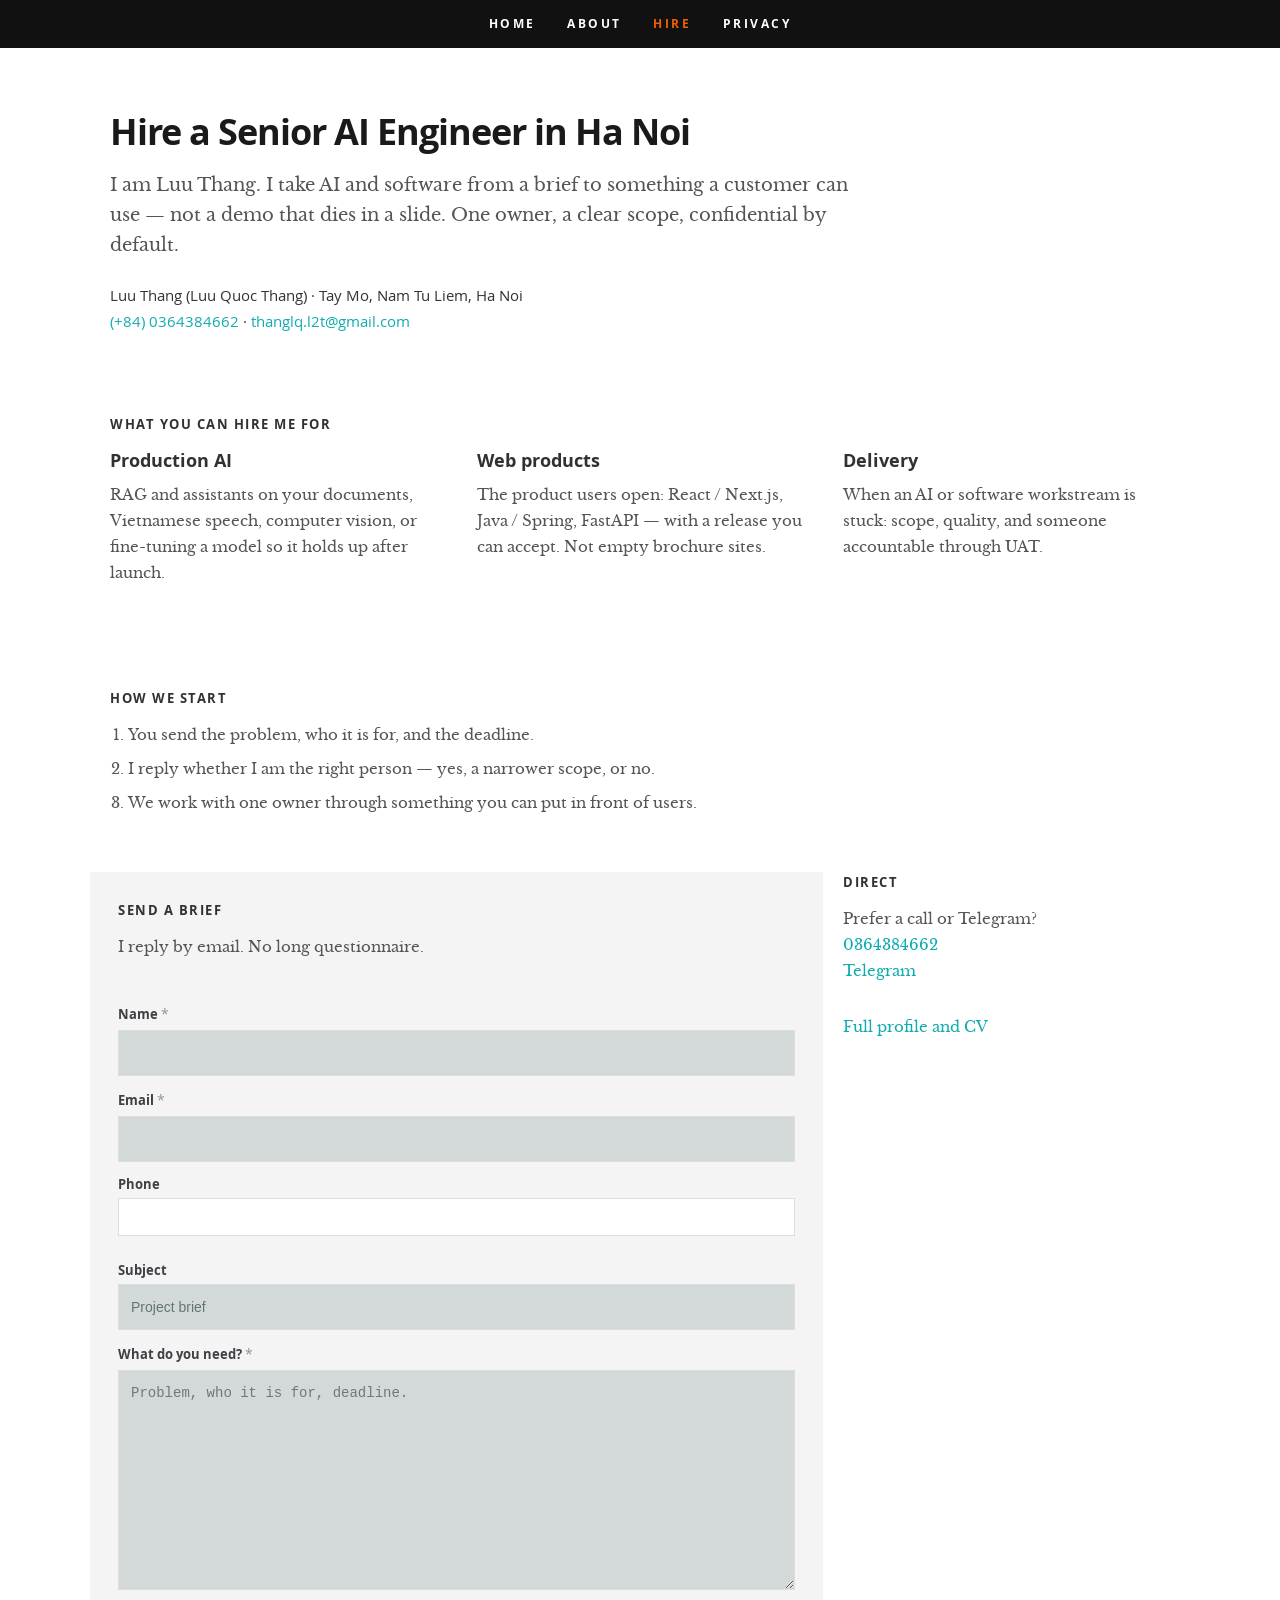
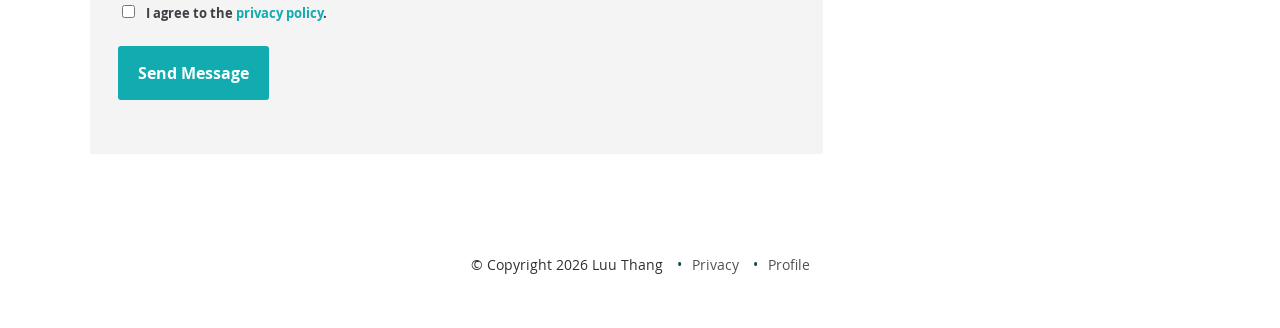
==== hire.html @ beede723 "Add a hire landing page, privacy policy, and faster homepage for ads. Google Ads needs a clear desti" ====
<!DOCTYPE html>
<html lang="en">
<head>
   <meta charset="utf-8">
   <title>Hire Luu Thang | Senior AI Engineer in Ha Noi</title>
   <meta name="description" content="Hire Luu Thang in Ha Noi for production AI, web products, and delivery. Senior AI Engineer and Project Manager. Send a short brief — name, email, deadline.">
   <meta name="robots" content="index, follow">
   <meta name="viewport" content="width=device-width, initial-scale=1, maximum-scale=1">
   <link rel="canonical" href="https://luuquocthang.github.io/hire.html">
   <meta property="og:type" content="website">
   <meta property="og:url" content="https://luuquocthang.github.io/hire.html">
   <meta property="og:title" content="Hire Luu Thang | Senior AI Engineer in Ha Noi">
   <meta property="og:description" content="Production AI, web products, and accountable delivery. One senior owner from brief to something users can use.">
   <meta property="og:image" content="https://luuquocthang.github.io/images/og-image.jpg">
   <meta name="twitter:card" content="summary_large_image">
   <link rel="stylesheet" href="css/default.css">
   <link rel="stylesheet" href="css/layout.css">
   <link rel="stylesheet" href="css/media-queries.css">
   <link rel="icon" href="favicon.png">
   <script type="application/ld+json">
   {
      "@context": "https://schema.org",
      "@type": "ProfessionalService",
      "name": "Luu Thang — Independent AI & delivery",
      "url": "https://luuquocthang.github.io/hire.html",
      "image": "https://luuquocthang.github.io/images/profilepic.JPG",
      "telephone": "+84-36-438-4662",
      "email": "thanglq.l2t@gmail.com",
      "address": {
         "@type": "PostalAddress",
         "addressLocality": "Nam Tu Liem",
         "addressRegion": "Ha Noi",
         "addressCountry": "VN"
      },
      "areaServed": ["VN", "Worldwide"],
      "founder": { "@id": "https://luuquocthang.github.io/#person" },
      "description": "Independent senior AI engineering and project delivery in Ha Noi: RAG, speech, computer vision, and web products around the model."
   }
   </script>
</head>
<body class="subpage">
   <nav id="nav-wrap" class="opaque">
      <a class="mobile-btn" href="#nav-wrap" title="Show navigation">Show navigation</a>
      <a class="mobile-btn" href="#" title="Hide navigation">Hide navigation</a>
      <ul id="nav" class="nav">
         <li><a href="index.html">Home</a></li>
         <li><a href="index.html#about">About</a></li>
         <li class="current"><a href="hire.html">Hire</a></li>
         <li><a href="privacy.html">Privacy</a></li>
      </ul>
   </nav>

   <div class="hire-hero">
      <div class="row">
         <div class="twelve columns">
            <h1>Hire a Senior AI Engineer in Ha Noi</h1>
            <p class="lede">
               I am Luu Thang. I take AI and software from a brief to something a customer can use —
               not a demo that dies in a slide. One owner, a clear scope, confidential by default.
            </p>
            <p class="hire-identity">
               Luu Thang (Luu Quoc Thang) · Tay Mo, Nam Tu Liem, Ha Noi<br>
               <a href="tel:+84364384662">(+84) 0364384662</a> ·
               <a href="mailto:thanglq.l2t@gmail.com">thanglq.l2t@gmail.com</a>
            </p>
         </div>
      </div>
   </div>

   <div class="row hire-block">
      <div class="twelve columns">
         <h2>What you can hire me for</h2>
      </div>
      <div class="four columns hire-card">
         <h3>Production AI</h3>
         <p>RAG and assistants on your documents, Vietnamese speech, computer vision, or fine-tuning a model so it holds up after launch.</p>
      </div>
      <div class="four columns hire-card">
         <h3>Web products</h3>
         <p>The product users open: React / Next.js, Java / Spring, FastAPI — with a release you can accept. Not empty brochure sites.</p>
      </div>
      <div class="four columns hire-card">
         <h3>Delivery</h3>
         <p>When an AI or software workstream is stuck: scope, quality, and someone accountable through UAT.</p>
      </div>
   </div>

   <div class="row hire-block">
      <div class="twelve columns">
         <h2>How we start</h2>
         <ol class="hire-steps">
            <li>You send the problem, who it is for, and the deadline.</li>
            <li>I reply whether I am the right person — yes, a narrower scope, or no.</li>
            <li>We work with one owner through something you can put in front of users.</li>
         </ol>
      </div>
   </div>

   <div class="row hire-block">
      <div class="eight columns hire-form-wrap">
         <h2>Send a brief</h2>
         <p>I reply by email. No long questionnaire.</p>
         <form action="" method="post" id="contactForm" name="contactForm">
            <fieldset>
               <div>
                  <label for="contactName">Name <span class="required">*</span></label>
                  <input type="text" id="contactName" name="name" required>
               </div>
               <div>
                  <label for="contactEmail">Email <span class="required">*</span></label>
                  <input type="email" id="contactEmail" name="email" required>
               </div>
               <div>
                  <label for="contactPhone">Phone</label>
                  <input type="tel" id="contactPhone" name="phone">
               </div>
               <div>
                  <label for="contactSubject">Subject</label>
                  <input type="text" id="contactSubject" name="subject" value="Project brief">
               </div>
               <div>
                  <label for="contactMessage">What do you need? <span class="required">*</span></label>
                  <textarea id="contactMessage" name="message" rows="5" placeholder="Problem, who it is for, deadline." required></textarea>
               </div>
               <div class="privacy-check">
                  <label for="contactPrivacy">
                     <input type="checkbox" id="contactPrivacy" name="privacy" required>
                     I agree to the <a href="privacy.html">privacy policy</a>.
                  </label>
               </div>
               <div style="display:none" aria-hidden="true">
                  <input type="checkbox" name="botcheck" tabindex="-1" autocomplete="off">
               </div>
               <div>
                  <button class="submit">Send Message</button>
                  <span id="image-loader"><img alt="" src="images/loader.gif"></span>
               </div>
            </fieldset>
         </form>
         <div id="message-warning"></div>
         <div id="message-success">
            <i class="fa fa-check"></i> Your message was sent. Thank you.
         </div>
      </div>
      <div class="four columns">
         <h2>Direct</h2>
         <p>
            Prefer a call or Telegram?<br>
            <a href="tel:+84364384662">0364384662</a><br>
            <a href="https://t.me/+84364384662">Telegram</a>
         </p>
         <p><a href="index.html">Full profile and CV</a></p>
      </div>
   </div>

   <footer>
      <div class="row">
         <div class="twelve columns">
            <ul class="copyright">
               <li>&copy; Copyright 2026 Luu Thang</li>
               <li><a href="privacy.html">Privacy</a></li>
               <li><a href="index.html">Profile</a></li>
            </ul>
         </div>
      </div>
   </footer>
   <script src="https://ajax.googleapis.com/ajax/libs/jquery/1.10.2/jquery.min.js"></script>
   <script>window.jQuery || document.write('<script src="js/jquery-1.10.2.min.js"><\/script>')</script>
   <script src="js/jquery-migrate-1.2.1.min.js"></script>
   <script src="js/init.js"></script>
</body>
</html>
---- css/default.css ----
/*
=====================================================================
*   Ceevee v1.0 Default Stylesheet
*   url: styleshout.com
*   03-17-2014
=====================================================================

TOC:
a. Webfonts and Icon fonts
b. Reset
c. Default Styles
   1. Basic
   2. Typography
   3. Links
   4. Images
   5. Buttons
   6. Forms
d. Grid
e. Others
   1. Clearing
   2. Misc

=====================================================================  */

/* ------------------------------------------------------------------ */
/* a. Webfonts and Icon fonts
 ------------------------------------------------------------------ */

@import url("fonts.css");
@import url("fontello/css/fontello.css");
@import url("font-awesome/css/font-awesome.min.css");

/* ------------------------------------------------------------------
/* b. Reset
      Adapted from:
      Normalize.css - https://github.com/necolas/normalize.css/
      HTML5 Doctor Reset - html5doctor.com/html-5-reset-stylesheet/
/* ------------------------------------------------------------------ */

html, body, div, span, object, iframe,
h1, h2, h3, h4, h5, h6, p, blockquote, pre,
abbr, address, cite, code,
del, dfn, em, img, ins, kbd, q, samp,
small, strong, sub, sup, var,
b, i,
dl, dt, dd, ol, ul, li,
fieldset, form, label, legend,
table, caption, tbody, tfoot, thead, tr, th, td,
article, aside, canvas, details, figcaption, figure,
footer, header, hgroup, menu, nav, section, summary,
time, mark, audio, video {
   margin: 0;
   padding: 0;
   border: 0;
   outline: 0;
   font-size: 100%;
   vertical-align: baseline;
   background: transparent;
}

article,aside,details,figcaption,figure,
footer,header,hgroup,menu,nav,section {
   display: block;
}

audio,
canvas,
video {
   display: inline-block;
}

audio:not([controls]) {
   display: none;
   height: 0;
}

[hidden] { display: none; }

code, kbd, pre, samp {
   font-family: monospace, serif;
   font-size: 1em;
}

pre {
   white-space: pre;
   white-space: pre-wrap;
   word-wrap: break-word;
}

blockquote, q { quotes: &#8220 &#8220; }

blockquote:before, blockquote:after,
q:before, q:after {
   content: '';
   content: none;
}

ins {
   background-color: #ff9;
   color: #000;
   text-decoration: none;
}

mark {
   background-color: #A7F4F6;
   color: #555;
}

del { text-decoration: line-through; }

abbr[title], dfn[title] {
   border-bottom: 1px dotted;
   cursor: help;
}

table {
   border-collapse: collapse;
   border-spacing: 0;
}


/* ------------------------------------------------------------------ */
/* c. Default and Basic Styles
      Adapted from:
      Skeleton CSS Framework - http://www.getskeleton.com/
      Typeplate Typographic Starter Kit - http://typeplate.com/
/* ------------------------------------------------------------------ */

/*  1. Basic  ------------------------------------------------------- */

*,
*:before,
*:after {
   -moz-box-sizing: border-box;
   -webkit-box-sizing: border-box;
   box-sizing: border-box;
}

html {
   font-size: 62.5%;
   -webkit-font-smoothing: antialiased;
}

body {
   background: #fff;
   font-family: 'opensans-regular', sans-serif;
   font-weight: normal;
   font-size: 15px;
   line-height: 30px;
	color: #838C95;

   -webkit-font-smoothing: antialiased; /* Fix for webkit rendering */
	-webkit-text-size-adjust: 100%;
}

/*  2. Typography
       Vertical rhythm with leading derived from 6
--------------------------------------------------------------------- */

h1, h2, h3, h4, h5, h6 {
   color: #313131;
	font-family: 'opensans-bold', sans-serif;
   font-weight: normal;
}
h1 a, h2 a, h3 a, h4 a, h5 a, h6 a { font-weight: inherit; }
h1 { font-size: 38px; line-height: 42px; margin-bottom: 12px; letter-spacing: -1px; }
h2 { font-size: 28px; line-height: 36px; margin-bottom: 6px; }
h3 { font-size: 22px; line-height: 30px; margin-bottom: 12px; }
h4 { font-size: 20px; line-height: 30px; margin-bottom: 6px; }
h5 { font-size: 18px; line-height: 30px; }
h6 { font-size: 14px; line-height: 30px; }
.subheader { }

p { margin: 0 0 30px 0; }
p img { margin: 0; }
p.lead {
   font: 19px/36px 'opensans-light', sans-serif;
   margin-bottom: 18px;
}

/* for 'em' and 'strong' tags, font-size and line-height should be same with
the body tag due to rendering problems in some browsers */
em { font: 15px/30px 'opensans-italic', sans-serif; }
strong, b { font: 15px/30px 'opensans-bold', sans-serif; }
small { font-size: 11px; line-height: inherit; }

/*	Blockquotes */
blockquote {
   margin: 30px 0px;
   padding-left: 40px;
   position: relative;
}
blockquote:before {
   content: "\201C";
   opacity: 0.45;
   font-size: 80px;
   line-height: 0px;
   margin: 0;
   font-family: arial, sans-serif;

   position: absolute;
   top:  30px;
	left: 0;
}
blockquote p {
   font-family: 'librebaskerville-italic', serif;
   padding: 0;
   font-size: 18px;
   line-height: 36px;
}
blockquote cite {
   display: block;
   font-size: 12px;
   font-style: normal;
   line-height: 18px;
}
blockquote cite:before { content: "\2014 \0020"; }
blockquote cite a,
blockquote cite a:visited { color: #8B9798; border: none }

/* ---------------------------------------------------------------------
/*  Pull Quotes Markup
/*
    <aside class="pull-quote">
		<blockquote>
			<p></p>
		</blockquote>
	 </aside>
/*
/* --------------------------------------------------------------------- */
.pull-quote {
   position: relative;
	padding: 18px 30px 18px 0px;
}
.pull-quote:before,
.pull-quote:after {
	height: 1em;
	opacity: 0.45;
	position: absolute;
	font-size: 80px;
   font-family: Arial, Sans-Serif;
}
.pull-quote:before {
	content: "\201C";
	top:  33px;
	left: 0;
}
.pull-quote:after {
	content: '\201D';
	bottom: -33px;
	right: 0;
}
.pull-quote blockquote {
   margin: 0;
}
.pull-quote blockquote:before {
   content: none;
}

/* Abbreviations */
abbr {
   font-family: 'opensans-bold', sans-serif;
	font-variant: small-caps;
	text-transform: lowercase;
   letter-spacing: .5px;
	color: gray;
}
abbr:hover { cursor: help; }

/* drop cap */
.drop-cap:first-letter {
	float: left;
	margin: 0;
	padding: 14px 6px 0 0;
	font-size: 84px;
	font-family: /* Copperplate */ 'opensans-bold', sans-serif;
   line-height: 60px;
	text-indent: 0;
	background: transparent;
	color: inherit;
}

hr { border: solid #E3E3E3; border-width: 1px 0 0; clear: both; margin: 11px 0 30px; height: 0; }


/*  3. Links  ------------------------------------------------------- */

a, a:visited {
   text-decoration: none;
   outline: 0;
   color: #11ABB0;

   -webkit-transition: color .3s ease-in-out;
   -moz-transition: color .3s ease-in-out;
   -o-transition: color .3s ease-in-out;
   transition: color .3s ease-in-out;
}
a:hover, a:focus { color: #313131; }
p a, p a:visited { line-height: inherit; }


/*  4. List  --------------------------------------------------------- */

ul, ol { margin-bottom: 24px; margin-top: 12px; }
ul { list-style: none outside; }
ol { list-style: decimal; }
ol, ul.square, ul.circle, ul.disc { margin-left: 30px; }
ul.square { list-style: square outside; }
ul.circle { list-style: circle outside; }
ul.disc { list-style: disc outside; }
ul ul, ul ol,
ol ol, ol ul { margin: 6px 0 6px 30px; }
ul ul li, ul ol li,
ol ol li, ol ul li { margin-bottom: 6px; }
li { line-height: 18px; margin-bottom: 12px; }
ul.large li { }
li p { }

/* ---------------------------------------------------------------------
/*  Stats Tab Markup

    <ul class="stats-tabs">
		<li><a href="#">[value]<b>[name]</b></a></li>
	 </ul>

    Extend this object into your markup.
/*
/* --------------------------------------------------------------------- */
.stats-tabs {
   padding: 0;
   margin: 24px 0;
}
.stats-tabs li {
	display: inline-block;
	margin: 0 10px 18px 0;
	padding: 0 10px 0 0;
	border-right: 1px solid #ccc;
}
.stats-tabs li:last-child {
	margin: 0;
	padding: 0;
	border: none;
}
.stats-tabs li a {
	display: inline-block;
	font-size: 22px;
	font-family: 'opensans-bold', sans-serif;
   border: none;
   color: #313131;
}
.stats-tabs li a:hover {
   color:#11ABB0;
}
.stats-tabs li a b {
	display: block;
	margin: 6px 0 0 0;
	font-size: 13px;
	font-family: 'opensans-regular', sans-serif;
   color: #8B9798;
}

/* definition list */
dl { margin: 12px 0; }
dt { margin: 0; color:#11ABB0; }
dd { margin: 0 0 0 20px; }

/* Lining Definition Style Markup */
.lining dt,
.lining dd {
	display: inline;
	margin: 0;
}
.lining dt + dt:before,
.lining dd + dt:before {
	content: "\A";
	white-space: pre;
}
.lining dd + dd:before {
	content: ", ";
}
.lining dd:before {
	content: ": ";
	margin-left: -0.2em;
}

/* Dictionary Definition Style Markup */
.dictionary-style dt {
	display: inline;
	counter-reset: definitions;
}
.dictionary-style dt + dt:before {
	content: ", ";
	margin-left: -0.2em;
}
.dictionary-style dd {
	display: block;
	counter-increment: definitions;
}
.dictionary-style dd:before {
	content: counter(definitions, decimal) ". ";
}

/* Pagination */
.pagination {
   margin: 36px auto;
   text-align: center;
}
.pagination ul li {
   display: inline-block;
   margin: 0;
   padding: 0;
}
.pagination .page-numbers {
   font: 15px/18px 'opensans-bold', sans-serif;
   display: inline-block;
   padding: 6px 10px;
   margin-right: 3px;
   margin-bottom: 6px;
	color: #6E757C;
	background-color: #E6E8EB;

	-webkit-transition: all 200ms ease-in-out;
	-moz-transition: all 200ms ease-in-out;
	-o-transition: all 200ms ease-in-out;
	-ms-transition: all 200ms ease-in-out;
	transition: all 200ms ease-in-out;

   -moz-border-radius: 3px;
   -webkit-border-radius: 3px;
   -khtml-border-radius: 3px;
	border-radius: 3px;
}
.pagination .page-numbers:hover {
   background: #838A91;
   color: #fff;
}
.pagination .current,
.pagination .current:hover {
   background-color: #11ABB0;
   color: #fff;
}
.pagination .inactive,
.pagination .inactive:hover {
   background-color: #E6E8EB;
	color: #A9ADB2;
}
.pagination .prev, .pagination .next {}

/*  5. Images  --------------------------------------------------------- */

img {
   max-width: 100%;
   height: auto;
}
img.pull-right { margin: 12px 0px 0px 18px; }
img.pull-left { margin: 12px 18px 0px 0px; }

/*  6. Buttons  --------------------------------------------------------- */

.button,
.button:visited,
button,
input[type="submit"],
input[type="reset"],
input[type="button"] {
   font: 16px/30px 'opensans-bold', sans-serif;
   background: #11ABB0;
   display: inline-block;
	text-decoration: none;
   letter-spacing: 0;
   color: #fff;
	padding: 12px 20px;
	margin-bottom: 18px;
   border: none;
   cursor: pointer;
   height: auto;

   -webkit-transition: all .2s ease-in-out;
	-moz-transition: all .2s ease-in-out;
	-o-transition: all .2s ease-in-out;
	-ms-transition: all .2s ease-in-out;
	transition: all .2s ease-in-out;

   -moz-border-radius: 3px;
   -webkit-border-radius: 3px;
   -khtml-border-radius: 3px;
   border-radius: 3px;
}

.button:hover,
button:hover,
input[type="submit"]:hover,
input[type="reset"]:hover,
input[type="button"]:hover {
   background: #3d4145;
   color: #fff;
}

.button:active,
button:active,
input[type="submit"]:active,
input[type="reset"]:active,
input[type="button"]:active {
   background: #3d4145;
   color: #fff;
}

.button.full-width,
button.full-width,
input[type="submit"].full-width,
input[type="reset"].full-width,
input[type="button"].full-width {
	width: 100%;
	padding-left: 0 !important;
	padding-right: 0 !important;
	text-align: center;
}

/* Fix for odd Mozilla border & padding issues */
button::-moz-focus-inner,
input::-moz-focus-inner {
    border: 0;
    padding: 0;
}


/*  7. Forms  --------------------------------------------------------- */

form { margin-bottom: 24px; }
fieldset { margin-bottom: 24px; }

input[type="text"],
input[type="password"],
input[type="email"],
textarea,
select {
   display: block;
   padding: 18px 15px;
   margin: 0 0 24px 0;
   border: 0;
   outline: none;
   vertical-align: middle;
   min-width: 225px;
	max-width: 100%;
   font-size: 15px;
   line-height: 24px;
	color: #647373;
	background: #D3D9D9;

}

/* select { padding: 0;
   width: 220px;
   } */

input[type="text"]:focus,
input[type="password"]:focus,
input[type="email"]:focus,
textarea:focus {
   color: #B3B7BC;
	background-color: #3d4145;
}

textarea { min-height: 220px; }

label,
legend {
   font: 16px/24px 'opensans-bold', sans-serif;
	margin: 12px 0;
   color: #3d4145;
   display: block;
}
label span,
legend span {
	color: #8B9798;
   font: 14px/24px 'opensans-regular', sans-serif;
}

input[type="checkbox"],
input[type="radio"] {
    font-size: 15px;
    color: #737373;
}

input[type="checkbox"] { display: inline; }

/* ------------------------------------------------------------------ */
/* d. Grid
---------------------------------------------------------------------
   gutter = 40px.
/* ------------------------------------------------------------------ */

/* default
--------------------------------------------------------------- */
.row {
   width: 96%;
   max-width: 1100px;
   margin: 0 auto;
}
/* fixed width for IE8 */
.ie .row { width: 1000px ; }

.narrow .row { max-width: 980px; }

.row .row { width: auto; max-width: none; margin: 0 -20px; }

/* row clearing */
.row:before,
.row:after {
    content: " ";
    display: table;
}
.row:after {
    clear: both;
}

.column, .columns {
   position: relative;
   padding: 0 20px;
   min-height: 1px;
   float: left;
}
.column.centered, .columns.centered  {
    float: none;
    margin: 0 auto;
}

/* removed gutters */
.row.collapsed > .column,
.row.collapsed > .columns,
.column.collapsed, .columns.collapsed  { padding: 0; }

[class*="column"] + [class*="column"]:last-child { float: right; }
[class*="column"] + [class*="column"].end { float: right; }

/* column widths */
.row .one         { width: 8.33333%; }
.row .two         { width: 16.66667%; }
.row .three       { width: 25%; }
.row .four        { width: 33.33333%; }
.row .five        { width: 41.66667%; }
.row .six         { width: 50%; }
.row .seven       { width: 58.33333%; }
.row .eight       { width: 66.66667%; }
.row .nine        { width: 75%; }
.row .ten         { width: 83.33333%; }
.row .eleven      { width: 91.66667%; }
.row .twelve      { width: 100%; }

/* Offsets */
.row .offset-1    { margin-left: 8.33333%; }
.row .offset-2    { margin-left: 16.66667%; }
.row .offset-3    { margin-left: 25%; }
.row .offset-4    { margin-left: 33.33333%; }
.row .offset-5    { margin-left: 41.66667%; }
.row .offset-6    { margin-left: 50%; }
.row .offset-7    { margin-left: 58.33333%; }
.row .offset-8    { margin-left: 66.66667%; }
.row .offset-9    { margin-left: 75%; }
.row .offset-10   { margin-left: 83.33333%; }
.row .offset-11   { margin-left: 91.66667%; }

/* Push/Pull */
.row .push-1      { left: 8.33333%; }
.row .pull-1      { right: 8.33333%; }
.row .push-2      { left: 16.66667%; 	}
.row .pull-2      { right: 16.66667%; }
.row .push-3      { left: 25%; }
.row .pull-3      { right: 25%;	}
.row .push-4      { left: 33.33333%; }
.row .pull-4      { right: 33.33333%; }
.row .push-5      { left: 41.66667%; }
.row .pull-5      { right: 41.66667%; }
.row .push-6      { left: 50%; }
.row .pull-6      { right: 50%; }
.row .push-7      { left: 58.33333%; }
.row .pull-7      { right: 58.33333%; }
.row .push-8      { left: 66.66667%; 	}
.row .pull-8      { right: 66.66667%; }
.row .push-9      { left: 75%; }
.row .pull-9      { right: 75%; }
.row .push-10     { left: 83.33333%; }
.row .pull-10     { right: 83.33333%; }
.row .push-11     { left: 91.66667%; }
.row .pull-11     { right: 91.66667%; }

/* block grids
--------------------------------------------------------------------- */
.bgrid-sixths [class*="column"]   { width: 16.66667%; }
.bgrid-quarters [class*="column"] { width: 25%; }
.bgrid-thirds [class*="column"]   { width: 33.33333%; }
.bgrid-halves [class*="column"]   { width: 50%; }

[class*="bgrid"] [class*="column"] + [class*="column"]:last-child { float: left; }

/* Left clearing for block grid columns - columns that changes width in
different screen sizes. Allows columns with different heights to align
properly.
--------------------------------------------------------------------- */
.first { clear: left; }   /* first column in default screen */
.s-first { clear: none; } /* first column in smaller screens */

/* smaller screens
--------------------------------------------------------------- */
@media only screen and (max-width: 900px) {

   /* block grids on small screens */
   .s-bgrid-sixths [class*="column"]   { width: 16.66667%; }
   .s-bgrid-quarters [class*="column"] { width: 25%; }
   .s-bgrid-thirds [class*="column"]   { width: 33.33333%; }
   .s-bgrid-halves [class*="column"]   { width: 50%; }

   /* block grids left clearing */
   .first { clear: none; }
   .s-first { clear: left; }

}

/* mobile wide/smaller tablets
--------------------------------------------------------------- */
@media only screen and (max-width: 767px) {

   .row {
	   width: 460px;
	   margin: 0 auto;
      padding: 0;
	}
   .column, .columns {
	   width: auto !important;
	   float: none;
	   margin-left: 0;
	   margin-right: 0;
      padding: 0 30px;
   }
   .row .row { width: auto; max-width: none; margin: 0 -30px; }

   [class*="column"] + [class*="column"]:last-child { float: none; }
   [class*="bgrid"] [class*="column"] + [class*="column"]:last-child { float: none; }

   /* Offsets */
   .row .offset-1    { margin-left: 0%; }
   .row .offset-2    { margin-left: 0%; }
   .row .offset-3    { margin-left: 0%; }
   .row .offset-4    { margin-left: 0%; }
   .row .offset-5    { margin-left: 0%; }
   .row .offset-6    { margin-left: 0%; }
   .row .offset-7    { margin-left: 0%; }
   .row .offset-8    { margin-left: 0%; }
   .row .offset-9    { margin-left: 0%; }
   .row .offset-10   { margin-left: 0%; }
   .row .offset-11   { margin-left: 0%; }
}

/* mobile narrow
--------------------------------------------------------------- */
@media only screen and (max-width: 460px) {

   .row { width: auto; }

}

/* larger screens
--------------------------------------------------------------- */
@media screen and (min-width: 1200px) {

   .wide .row { max-width: 1180px; }

}

/* ------------------------------------------------------------------ */
/* e. Others
/* ------------------------------------------------------------------ */

/*  1. Clearing
    (http://nicolasgallagher.com/micro-clearfix-hack/
--------------------------------------------------------------------- */

.cf:before,
.cf:after {
    content: " ";
    display: table;
}
.cf:after {
    clear: both;
}

/*  2. Misc -------------------------------------------------------- */

.remove-bottom { margin-bottom: 0 !important; }
.half-bottom { margin-bottom: 12px !important; }
.add-bottom { margin-bottom: 24px !important; }
.no-border { border: none; }

.text-center  { text-align: center !important; }
.text-left    { text-align: left !important; }
.text-right   { text-align: right !important; }
.pull-left    { float: left !important; }
.pull-right   { float: right !important; }
.align-center {
	margin-left: auto !important;
	margin-right: auto !important;
	text-align: center !important;
}
---- css/layout.css ----
/*
=====================================================================
*   Ceevee v1.0 Layout Stylesheet
*   url: styleshout.com
*   03-18-2014
=====================================================================

   TOC:
   a. General Styles
   b. Header Styles
   c. About Section
   d. Resume Section
   e. Portfolio Section
   f. Call To Action Section
   g. Testimonials Section
   h. Contact Section
   i. Footer

===================================================================== */

/* ------------------------------------------------------------------ */
/* a. General Styles
/* ------------------------------------------------------------------ */

body { background: #0f0f0f; }

/* ------------------------------------------------------------------ */
/* b. Header Styles
/* ------------------------------------------------------------------ */

header {
   position: relative;
   height: 800px;
   min-height: 500px;
   width: 100%;
   background: #161415 url(../images/header-background.jpg) no-repeat top center;
   background-size: cover !important;
	-webkit-background-size: cover !important;
   text-align: center;
   overflow: hidden;
}

/* vertically center banner section */
header:before {
   content: '';
   display: inline-block;
   vertical-align: middle;
   height: 100%;
}
header .banner {
   display: inline-block;
   vertical-align: middle;
   margin: 0 auto;
   width: 85%;
   padding-bottom: 30px;s
   text-align: center;
}

header .banner-text { width: 100%; }
header .banner-text h1 {
   font: 90px/1.1em 'opensans-bold', sans-serif;
   color: #fff;
   letter-spacing: -2px;
   margin: 0 auto 18px auto;
   text-shadow: 0px 1px 3px rgba(0, 0, 0, .8);
}
header .banner-text h3 {
   font: 18px/1.9em 'librebaskerville-regular', serif;
   color: #A8A8A8;
   margin: 0 auto;
   width: 70%;
   text-shadow: 0px 1px 2px rgba(0, 0, 0, .5);
}
header .banner-text h3 span,
header .banner-text h3 a {
   color: #fff;
}
header .banner-text hr {
   width: 60%;
   margin: 18px auto 24px auto;
   border-color: #2F2D2E;
   border-color: rgba(150, 150, 150, .1);
}

/* header social links */
header .social {
   margin: 24px 0;
   padding: 0;
   font-size: 30px;
   text-shadow: 0px 1px 2px rgba(0, 0, 0, .8);
}
header .social li {
   display: inline-block;
   margin: 0 15px;
   padding: 0;
}
header .social li a { color: #fff; }
header .social li a:hover { color: #11ABB0; }
.fa-telegram {
   width: 1em;
   height: 1em;
}
.fa-telegram:before {
   content: "";
   display: block;
   width: 1em;
   height: 1em;
   background-color: currentColor;
   -webkit-mask: url("data:image/svg+xml,%3Csvg xmlns='http://www.w3.org/2000/svg' viewBox='0 0 24 24'%3E%3Cpath fill='black' d='M21.5 3.2 2.8 10.4c-1.3.5-1.3 1.2-.2 1.5l4.8 1.5 11.1-7c.5-.3 1-.1.6.2l-9 8.2-.3 4.5c.5 0 .7-.2 1-.5l2.3-2.2 4.8 3.5c.9.5 1.5.2 1.7-.8l3.1-14.6c.3-1.2-.4-1.8-1.2-1.5z'/%3E%3C/svg%3E") center / contain no-repeat;
   mask: url("data:image/svg+xml,%3Csvg xmlns='http://www.w3.org/2000/svg' viewBox='0 0 24 24'%3E%3Cpath fill='black' d='M21.5 3.2 2.8 10.4c-1.3.5-1.3 1.2-.2 1.5l4.8 1.5 11.1-7c.5-.3 1-.1.6.2l-9 8.2-.3 4.5c.5 0 .7-.2 1-.5l2.3-2.2 4.8 3.5c.9.5 1.5.2 1.7-.8l3.1-14.6c.3-1.2-.4-1.8-1.2-1.5z'/%3E%3C/svg%3E") center / contain no-repeat;
}

/* scrolldown link */
header .scrolldown a {
   position: absolute;
   bottom: 30px;
   left: 50%;
   margin-left: -29px;
   color: #fff;
   display: block;
   height: 42px;
   width: 42px;
   font-size: 42px;
   line-height: 42px;
   color: #fff;
   border-radius: 100%;

   -webkit-transition: all .3s ease-in-out;
   -moz-transition: all .3s ease-in-out;
   -o-transition: all .3s ease-in-out;
   transition: all .3s ease-in-out;
}
header .scrolldown a:hover { color: #11ABB0; }

/* primary navigation
--------------------------------------------------------------------- */
#nav-wrap ul, #nav-wrap li, #nav-wrap a {
	 margin: 0;
	 padding: 0;
	 border: none;
	 outline: none;
}

/* nav-wrap */
#nav-wrap {
   font: 12px 'opensans-bold', sans-serif;
   width: 100%;
   text-transform: uppercase;
   letter-spacing: 2.5px;
   margin: 0 auto;
   z-index: 100;
   position: fixed;
   left: 0;
   top: 0;
}
.opaque { background-color: #333; }

/* hide toggle button */
#nav-wrap > a.mobile-btn { display: none; }

ul#nav {
   min-height: 48px;
   width: auto;

   /* center align the menu */
   text-align: center;
}
ul#nav li {
   position: relative;
   list-style: none;
   height: 48px;
   display: inline-block;
}

/* Links */
ul#nav li a {

/* 8px padding top + 8px padding bottom + 32px line-height = 48px */

   display: inline-block;
   padding: 8px 13px;
   line-height: 32px;
	text-decoration: none;
   text-align: left;
   color: #fff;

	-webkit-transition: color .2s ease-in-out;
	-moz-transition: color .2s ease-in-out;
	-o-transition: color .2s ease-in-out;
	-ms-transition: color .2s ease-in-out;
	transition: color .2s ease-in-out;
}

ul#nav li a:active { background-color: transparent !important; }
ul#nav li.current a { color: #F06000; }


/* ------------------------------------------------------------------ */
/* c. About Section
/* ------------------------------------------------------------------ */

#about {
   background: #2B2B2B;
   padding-top: 96px;
   padding-bottom: 66px;
   overflow: hidden;
}

#about a, #about a:visited  { color: #fff; }
#about a:hover, #about a:focus { color: #11ABB0; }

#about h2 {
   font: 22px/30px 'opensans-bold', sans-serif;
   color: #fff;
   margin-bottom: 12px;
}
#about p {
   line-height: 30px;
   color: #7A7A7A;
}
#about .profile-pic {
   position: relative;
   width: 200px;
   height: 200px;
   border-radius: 100%;
   object-fit: cover;
   object-position: center 18%;
}
#about .contact-details { width: 41.66667%; }
#about .download {
   width: 58.33333%;
   padding-top: 6px;
}
#about .main-col { padding-right: 5%; }
#about .download .button {
   margin-top: 6px;
   background: #444;
}
#about .download .button:hover {
   background: #fff;
   color: #2B2B2B;
}
#about .download .button i {
   margin-right: 15px;
   font-size: 20px;
}

/* ------------------------------------------------------------------ */
/* Independent work
/* ------------------------------------------------------------------ */

#engagements {
   background: #1A1A1A;
   padding-top: 90px;
   padding-bottom: 78px;
   overflow: hidden;
}
#engagements h1 {
   font: 18px/24px 'opensans-bold', sans-serif;
   text-transform: uppercase;
   letter-spacing: 1px;
   color: #fff;
}
#engagements h1 span {
   border-bottom: 3px solid #11ABB0;
   padding-bottom: 6px;
}
#engagements .header-col { padding-top: 9px; }
#engagements .main-col { padding-right: 10%; }
#engagements .engagements-lead {
   font: 17px/30px 'librebaskerville-regular', serif;
   color: #9A9A9A;
   margin-bottom: 36px;
}
#engagements h4 {
   font: 13px/20px 'opensans-bold', sans-serif;
   text-transform: uppercase;
   letter-spacing: 1.5px;
   color: #E8E8E8;
   margin: 4px 0 10px;
}
#engagements p {
   font: 15px/26px 'librebaskerville-regular', serif;
   color: #7A7A7A;
   margin-bottom: 26px;
}
#engagements a,
#engagements a:visited {
   color: #11ABB0;
}
#engagements a:hover,
#engagements a:focus {
   color: #fff;
}
#engagements .work-offers {
   margin: 6px 0 32px;
}
#engagements .work-offer {
   margin-bottom: 22px;
   padding-bottom: 18px;
   border-bottom: 1px solid #2A2A2A;
}
#engagements .work-offer:last-child {
   border-bottom: none;
   padding-bottom: 0;
}
#engagements .work-offer h5 {
   font: 16px/24px 'opensans-bold', sans-serif;
   color: #E8E8E8;
   margin: 0 0 8px;
}
#engagements .work-offer p {
   margin-bottom: 0;
}
#engagements .work-steps {
   margin: 6px 0 32px 18px;
   padding: 0;
   color: #7A7A7A;
}
#engagements .work-steps li {
   font: 15px/26px 'librebaskerville-regular', serif;
   margin-bottom: 10px;
}
#engagements .work-steps strong {
   color: #C8C8C8;
   font-family: 'opensans-bold', sans-serif;
   font-weight: normal;
}
#engagements .button {
   margin: 8px 0 0;
   background: #11ABB0;
   color: #fff;
}
#engagements .button:hover {
   background: #fff;
   color: #111;
}


/* ------------------------------------------------------------------ */
/* d. Resume Section
/* ------------------------------------------------------------------ */

#resume {
   background: #fff;
   padding-top: 90px;
   padding-bottom: 72px;
   overflow: hidden;
}

#resume a, #resume a:visited  { color: #11ABB0; }
#resume a:hover, #resume a:focus { color: #313131; }

#resume h1 {
   font: 18px/24px 'opensans-bold', sans-serif;
   text-transform: uppercase;
   letter-spacing: 1px;
}
#resume h1 span {
   border-bottom: 3px solid #11ABB0;
   padding-bottom: 6px;
}
#resume h3 {
   font: 25px/30px 'opensans-bold', sans-serif;
}

#resume .header-col { padding-top: 9px; }
#resume .main-col { padding-right: 10%; }

.education, .work, .certification {
   margin-bottom: 48px;
   padding-bottom: 24px;
   border-bottom: 1px solid #E8E8E8;
}
#resume .info {
   font: 16px/24px 'librebaskerville-italic', serif;
   color: #6E7881;
   margin-bottom: 18px;
   margin-top: 9px;
}
#resume .info span {
   margin-right: 5px;
   margin-left: 5px;
}
#resume .date {
   font: 15px/24px 'opensans-regular', sans-serif;
   margin-top: 6px;
}

#resume .work-item {
   border-left: 2px solid #11ABB0;
   padding-left: 22px;
   margin-bottom: 8px;
}
#resume .work h3 {
   font: 20px/28px 'opensans-bold', sans-serif;
}

.skill-group { margin-bottom: 26px; }
.skill-group h4 {
   font: 13px/20px 'opensans-bold', sans-serif;
   text-transform: uppercase;
   letter-spacing: 1.5px;
   color: #313131;
   margin-bottom: 12px;
}
.skill-tags { overflow: hidden; }
.skill-tags span {
   display: inline-block;
   margin: 0 8px 8px 0;
   padding: 7px 12px;
   background: #F4F4F4;
   color: #444;
   font: 13px/18px 'opensans-regular', sans-serif;
   border-radius: 2px;
}

.credentials-intro {
   font: 15px/26px 'librebaskerville-regular', serif;
   color: #7A7A7A;
   margin-bottom: 28px;
}
.credential-group { margin-bottom: 30px; }
.credential-group h4 {
   font: 13px/20px 'opensans-bold', sans-serif;
   text-transform: uppercase;
   letter-spacing: 1.5px;
   color: #313131;
   margin-bottom: 6px;
}
.credential-note {
   font: 13px/20px 'opensans-regular', sans-serif;
   color: #9a9a9a;
   margin-bottom: 10px;
}
.credential-list {
   list-style: none;
   margin: 0;
   padding: 0;
}
.credential-list li {
   overflow: hidden;
   padding: 9px 0;
   border-bottom: 1px solid #EFEFEF;
   font: 15px/22px 'opensans-regular', sans-serif;
   color: #313131;
}
.credential-list a,
.credential-list a:visited {
   color: #313131;
}
.credential-list a:hover {
   color: #11ABB0;
}
.credential-issuer {
   float: right;
   color: #9a9a9a;
   font-size: 13px;
   padding-left: 12px;
}

header .banner-text h1 {
   font: 64px/1.15em 'opensans-bold', sans-serif;
}

/*----------------------------------------------*/
/*	Skill Bars
/*----------------------------------------------*/

.bars {
	width: 95%;
	float: left;
	padding: 0;
	text-align: left;
}
.bars .skills {
  	margin-top: 36px;
   list-style: none;
}
.bars li {
   position: relative;
  	margin-bottom: 60px;
  	background: #ccc;
  	height: 42px;
  	border-radius: 3px;
}
.bars li em {
	font: 15px 'opensans-bold', sans-serif;
   color: #313131;
	text-transform: uppercase;
   letter-spacing: 2px;
	font-weight: normal;
   position: relative;
	top: -36px;
}
.bar-expand {
   position: absolute;
   left: 0;
   top: 0;

   margin: 0;
   padding-right: 24px;
  	background: #313131;
   display: inline-block;
  	height: 42px;
   line-height: 42px;
   border-radius: 3px 0 0 3px;
}

.photoshop {
  	width: 60%;
  	-moz-animation: photoshop 2s ease;
  	-webkit-animation: photoshop 2s ease;
}
.illustrator {
  	width: 55%;
  	-moz-animation: illustrator 2s ease;
  	-webkit-animation: illustrator 2s ease;
}
.wordpress {
  	width: 50%;
  	-moz-animation: wordpress 2s ease;
  	-webkit-animation: wordpress 2s ease;
}
.css {
  	width: 90%;
  	-moz-animation: css 2s ease;
  	-webkit-animation: css 2s ease;
}
.html5 {
  	width: 80%;
  	-moz-animation: html5 2s ease;
  	-webkit-animation: html5 2s ease;
}
.jquery {
  	width: 50%;
  	-moz-animation: jquery 2s ease;
  	-webkit-animation: jquery 2s ease;
}

@-moz-keyframes photoshop {
  0%   { width: 0px;  }
  100% { width: 60%;  }
}
@-moz-keyframes illustrator {
  0%   { width: 0px;  }
  100% { width: 55%;  }
}
@-moz-keyframes wordpress {
  0%   { width: 0px;  }
  100% { width: 50%;  }
}
@-moz-keyframes css {
  0%   { width: 0px;  }
  100% { width: 90%;  }
}
@-moz-keyframes html5 {
  0%   { width: 0px;  }
  100% { width: 80%;  }
}
@-moz-keyframes jquery {
  0%   { width: 0px;  }
  100% { width: 50%;  }
}

@-webkit-keyframes photoshop {
  0%   { width: 0px;  }
  100% { width: 60%;  }
}
@-webkit-keyframes illustrator {
  0%   { width: 0px;  }
  100% { width: 55%;  }
}
@-webkit-keyframes wordpress {
  0%   { width: 0px;  }
  100% { width: 50%;  }
}
@-webkit-keyframes css {
  0%   { width: 0px;  }
  100% { width: 90%;  }
}
@-webkit-keyframes html5 {
  0%   { width: 0px;  }
  100% { width: 80%;  }
}
@-webkit-keyframes jquery {
  0%   { width: 0px;  }
  100% { width: 50%;  }
}

/* ------------------------------------------------------------------ */
/* e. Portfolio Section
/* ------------------------------------------------------------------ */

#portfolio {
   background: #ebeeee;
   padding-top: 90px;
   padding-bottom: 60px;
}
#portfolio h1 {
   font: 15px/24px 'opensans-semibold', sans-serif;
   text-transform: uppercase;
   letter-spacing: 1px;
   text-align: center;
   margin-bottom: 48px;
   color: #95A3A3;
}

/* Portfolio Content */
#portfolio-wrapper .columns { margin-bottom: 36px; }
.portfolio-item .item-wrap {
   background: #fff;
   overflow: hidden;
   position: relative;

   -webkit-transition: all 0.3s ease-in-out;
	-moz-transition: all 0.3s ease-in-out;
	-o-transition: all 0.3s ease-in-out;
	-ms-transition: all 0.3s ease-in-out;
	transition: all 0.3s ease-in-out;
}
.portfolio-item .item-wrap a {
   display: block;
   cursor: pointer;
}

/* overlay */
.portfolio-item .item-wrap .overlay {
   position: absolute;
   left: 0;
   top: 0;
   width: 100%;
   height: 100%;

	opacity: 0;
	-moz-opacity: 0;
	filter:alpha(opacity=0);

   -webkit-transition: opacity 0.3s ease-in-out;
	-moz-transition: opacity 0.3s ease-in-out;
	-o-transition: opacity 0.3s ease-in-out;
	transition: opacity 0.3s ease-in-out;

   background: url(../images/overlay-bg.png) repeat;
}
.portfolio-item .item-wrap .link-icon {
   display: block;
   color: #fff;
   height: 30px;
   width: 30px;
   font-size: 18px;
   line-height: 30px;
   text-align: center;

   opacity: 0;
	-moz-opacity: 0;
	filter:alpha(opacity=0);

   -webkit-transition: opacity 0.3s ease-in-out;
	-moz-transition: opacity 0.3s ease-in-out;
	-o-transition: opacity 0.3s ease-in-out;
	transition: opacity 0.3s ease-in-out;

   position: absolute;
   top: 50%;
   left: 50%;
   margin-left: -15px;
   margin-top: -15px;
}
.portfolio-item .item-wrap img {
   vertical-align: bottom;
}
.portfolio-item .portfolio-item-meta { padding: 18px }
.portfolio-item .portfolio-item-meta h5 {
   font: 14px/21px 'opensans-bold', sans-serif;
   color: #fff;
}
.portfolio-item .portfolio-item-meta p {
   font: 12px/18px 'opensans-light', sans-serif;
   color: #c6c7c7;
   margin-bottom: 0;
}

/* on hover */
.portfolio-item:hover .overlay {
	opacity: 1;
	-moz-opacity: 1;
	filter:alpha(opacity=100);
}
.portfolio-item:hover .link-icon {
   opacity: 1;
	-moz-opacity: 1;
	filter:alpha(opacity=100);
}

/* popup modal */
.popup-modal {
	max-width: 550px;
	background: #fff;
	position: relative;
	margin: 0 auto;
}
.popup-modal .description-box { padding: 12px 36px 18px 36px; }
.popup-modal .description-box h4 {
   font: 15px/24px 'opensans-bold', sans-serif;
	margin-bottom: 12px;
   color: #111;
}
.popup-modal .description-box p {
	font: 14px/24px 'opensans-regular', sans-serif;
   color: #A1A1A1;
   margin-bottom: 12px;
}
.popup-modal .description-box .categories {
   font: 11px/21px 'opensans-light', sans-serif;
   color: #A1A1A1;
   text-transform: uppercase;
   letter-spacing: 2px;
   display: block;
   text-align: left;
}
.popup-modal .description-box .categories i {
   margin-right: 8px;
}
.popup-modal .link-box {
   padding: 18px 36px;
   background: #111;
   text-align: left;
}
.popup-modal .link-box a {
   color: #fff;
	font: 11px/21px 'opensans-bold', sans-serif;
	text-transform: uppercase;
   letter-spacing: 3px;
   cursor: pointer;
}
.popup-modal a:hover {	color: #00CCCC; }
.popup-modal a.popup-modal-dismiss { margin-left: 24px; }


/* fadein/fadeout effect for modal popup
/* ------------------------------------------------------------------ */

/* content at start */
.mfp-fade.mfp-wrap .mfp-content .popup-modal {
   opacity: 0;
   -webkit-transition: all 200ms ease-in-out;
	-moz-transition: all 200ms ease-in-out;
	-o-transition: all 200ms ease-in-out;
	-ms-transition: all 200ms ease-in-out;
   transition: all 200ms ease-in-out;
}
/* content fadein */
.mfp-fade.mfp-wrap.mfp-ready .mfp-content .popup-modal {
   opacity: 1;
}
/* content fadeout */
.mfp-fade.mfp-wrap.mfp-removing .mfp-content .popup-modal {
   opacity: 0;
}

/* ------------------------------------------------------------------ */
/* f. Call To Action Section
/* ------------------------------------------------------------------ */

#call-to-action {
   background: #212121;
   padding-top: 66px;
   padding-bottom: 48px;
}
#call-to-action h1 {
   font: 18px/24px 'opensans-bold', sans-serif;
   text-transform: uppercase;
   letter-spacing: 3px;
   color: #fff;
}
#call-to-action h1 span { display: none; }
#call-to-action .header-col h1:before {
   font-family: 'FontAwesome';
   content: "\f0ac";
	padding-right: 10px;
	font-size: 72px;
   line-height: 72px;
   text-align: left;
   float: left;
   color: #fff;
}
#call-to-action .action {
   margin-top: 12px;
}
#call-to-action h2 {
   font: 28px/36px 'opensans-bold', sans-serif;
   color: #EBEEEE;
   margin-bottom: 6px;
}
#call-to-action h2 a {
   color: inherit;
}
#call-to-action p {
   color: #636363;
   font-size: 17px;
}
/*#
call-to-action .button {
	color:#fff;
   background: #0D0D0D;
}
*/
#call-to-action .button:hover,
#call-to-action .button:active {
   background: #FFFFFF;
   color: #0D0D0D;
}
#call-to-action p span {
	font-family: 'opensans-semibold', sans-serif; 
	color: #D8D8D8;
}

/* ------------------------------------------------------------------
/* g. Testimonials
/* ------------------------------------------------------------------ */

#testimonials {
   background: #1F1F1F url(../images/testimonials-bg.jpg) no-repeat center center;
   background-size: cover !important;
	-webkit-background-size: cover !important;
   background-attachment: fixed;

   position: relative;
   min-height: 200px;
   width: 100%;
   overflow: hidden;
}
#testimonials .text-container {
   padding-top: 96px;
   padding-bottom: 66px;
}
#testimonials h1 {
   font: 18px/24px 'opensans-bold', sans-serif;   
   text-transform: uppercase;
   letter-spacing: 3px;
   color: #fff;
}
#testimonials h1 span { display: none; }
#testimonials .header-col { padding-top: 9px; }
#testimonials .header-col h1:before {
   font-family: 'FontAwesome';
   content: "\f10d";
	padding-right: 10px;
	font-size: 72px;
   line-height: 72px;
   text-align: left;
   float: left;
   color: #fff;
}

/*	Blockquotes */
#testimonials blockquote {
   margin: 0 0px 30px 0px;
   padding-left: 0;
   position: relative;
   text-shadow: 0px 1px 3px rgba(0, 0, 0, 1);
}
#testimonials blockquote:before { content: none; }
#testimonials blockquote p {
   font-family: 'librebaskerville-italic', serif;
   padding: 0;
   font-size: 24px;
   line-height: 48px;
   color: #fff
}
#testimonials blockquote cite {
   display: block;
   font-size: 12px;
   font-style: normal;
   line-height: 18px;
   color: #fff;
}
#testimonials blockquote cite:before { content: "\2014 \0020"; }
#testimonials blockquote cite a,
#testimonials blockquote cite a:visited { color: #8B9798; border: none }

/* Flex Slider
/* ------------------------------------------------------------------ */

/* Reset */
.flexslider a:active,
.flexslider a:focus  { outline: none; }
.slides,
.flex-control-nav,
.flex-direction-nav { margin: 0; padding: 0; list-style: none; }
.slides li { margin: 0; padding: 0;}

/* Necessary Styles */
.flexslider {
   position: relative;
   zoom: 1;
   margin: 0;
   padding: 0;
}
.flexslider .slides { zoom: 1; }
.flexslider .slides > li { position: relative; }

/* Hide the slides before the JS is loaded. Avoids image jumping */
.flexslider .slides > li { display: none; -webkit-backface-visibility: hidden; }
/* Suggested container for slide animation setups. Can replace this with your own */
.flex-container { zoom: 1; position: relative; }

/* Clearfix for .slides */
.slides:before,
.slides:after {
   content: " ";
   display: table;
}
.slides:after {
   clear: both;
}

/* No JavaScript Fallback */
/* If you are not using another script, such as Modernizr, make sure you
 * include js that eliminates this class on page load */
.no-js .slides > li:first-child { display: block; }

/* Slider Styles */
.slides { zoom: 1; }
.slides > li {
   /*margin-right: 5px; */
   overflow: hidden;
}

/* Control Nav */
.flex-control-nav {
    width: 100%;
    position: absolute;
    bottom: -20px;
    text-align: left;
}
.flex-control-nav li {
    margin: 0 6px;
    display: inline-block;
    zoom: 1;
    *display: inline;
}
.flex-control-paging li a {
    width: 12px;
    height: 12px;
    display: block;
    background: #ddd;
    background: rgba(255, 255, 255, .3);
    cursor: pointer;
    text-indent: -9999px;
    -webkit-border-radius: 20px;
    -moz-border-radius: 20px;
    -o-border-radius: 20px;
    border-radius: 20px;
    box-shadow: inset 0 0 3px rgba(255, 255, 255, .3);
}
.flex-control-paging li a:hover {
    background: #CCC;
    background: rgba(255, 255, 255, .7);
}
.flex-control-paging li a.flex-active {
    background: #fff;
    background: rgba(255, 255, 255, .9);
    cursor: default;
}

/* ------------------------------------------------------------------ */
/* h. Contact Modal
/* ------------------------------------------------------------------ */

#contact-modal.popup-modal {
   max-width: 560px;
   width: 92%;
   background: #191919;
   color: #9a9a9a;
   padding: 40px 32px 28px;
   border-radius: 4px;
   max-height: 90vh;
   overflow-y: auto;
}
.mfp-contact .mfp-close {
   color: #fff;
   top: 8px;
   right: 8px;
}
#contact-modal h3 {
   font: 18px/24px 'opensans-bold', sans-serif;
   text-transform: uppercase;
   letter-spacing: 2px;
   color: #EBEEEE;
   margin-bottom: 8px;
}
#contact-modal p {
   font: 14px/22px 'opensans-light', sans-serif;
   margin-bottom: 10px;
}
#contact-modal .address {
   font: 13px/22px 'opensans-regular', sans-serif;
   color: #11ABB0;
   margin-bottom: 18px;
}
#contact-modal .privacy-check,
.hire-form-wrap .privacy-check {
   margin: 4px 0 14px;
}
#contact-modal .privacy-check label {
   font: 13px/20px 'opensans-regular', sans-serif;
   color: #bbb;
   font-weight: normal;
}
#contact-modal .privacy-check input {
   width: auto;
   display: inline-block;
   margin-right: 8px;
}
#contact-modal fieldset { margin: 0; padding: 0; border: 0; }
#contact-modal label {
   font: 13px/20px 'opensans-bold', sans-serif;
   margin: 0 0 4px 0;
   color: #EBEEEE;
   display: block;
   float: none;
   width: 100%;
}
#contact-modal input,
#contact-modal textarea {
   padding: 12px 14px;
   color: #eee;
   background: #373233;
   margin-bottom: 12px;
   border: 0;
   outline: none;
   font-size: 14px;
   line-height: 22px;
   width: 100%;
   box-sizing: border-box;
}
#contact-modal input:focus,
#contact-modal textarea:focus {
   color: #fff;
   background-color: #11ABB0;
}
#contact-modal button.submit {
   text-transform: uppercase;
   letter-spacing: 2px;
   color: #fff;
   background: #0D0D0D;
   border: none;
   cursor: pointer;
   display: inline-block;
   border-radius: 3px;
   margin: 6px 0 0 0;
   padding: 12px 22px;
}
#contact-modal button.submit:hover {
   color: #0D0D0D;
   background: #fff;
}
#contact-modal span.required {
   color: #11ABB0;
   font-size: 13px;
}
#message-warning, #message-success {
   display: none;
   background: #0F0F0F;
   padding: 14px 16px;
   margin-top: 12px;
   width: 100%;
   box-sizing: border-box;
}
#message-warning { color: #D72828; }
#message-success { color: #11ABB0; }
#message-warning i,
#message-success i {
   margin-right: 10px;
}
#image-loader {
   display: none;
   position: relative;
   left: 12px;
   top: 8px;
}


/* Twitter Feed */
#twitter {
   margin-top: 12px;
   padding: 0;
}
#twitter li {
   margin: 6px 0px 12px 0;
   line-height: 30px;
}
#twitter li span {
   display: block;
}
#twitter li b a {
   font: 13px/36px 'opensans-regular', Sans-serif;
   color: #474747 !important;
   border: none;
}


/* ------------------------------------------------------------------ */
/* i. Footer
/* ------------------------------------------------------------------ */

footer {
   padding-top: 48px;
   margin-bottom: 48px;
   color: #303030;
   font-size: 14px;
   text-align: center;
   position: relative;
}

footer a, footer a:visited { color: #525252; }
footer a:hover, footer a:focus { color: #fff; }

/* copyright */
footer .copyright {
    margin: 0;
    padding: 0;
 }
footer .copyright li {
    display: inline-block;
    margin: 0;
    padding: 0;
    line-height: 24px;
}
.ie footer .copyright li {
   display: inline;
}
footer .copyright li:before {
    content: "\2022";
    padding-left: 10px;
    padding-right: 10px;
    color: #095153;
}
footer .copyright  li:first-child:before {
    display: none;
}

/* social links */
footer .social-links {
   margin: 18px 0 30px 0;
   padding: 0;
   font-size: 30px;
}
footer .social-links li {
    display: inline-block;
    margin: 0;
    padding: 0;
    margin-left: 42px;
    color: #F06000;
}

footer .social-links li:first-child { margin-left: 0; }

/* Go To Top Button */
#go-top {
	position: absolute;
	top: -24px;
   left: 50%;
   margin-left: -30px;
}
#go-top a {
	text-decoration: none;
	border: 0 none;
	display: block;
	width: 60px;
	height: 60px;
	background-color: #525252;

	-webkit-transition: all 0.2s ease-in-out;
   -moz-transition: all 0.2s ease-in-out;
   -o-transition: all 0.2s ease-in-out;
   -ms-transition: all 0.2s ease-in-out;
   transition: all 0.2s ease-in-out;

   color: #fff;
   font-size: 21px;
   line-height: 60px;
 	border-radius: 100%;
}
#go-top a:hover { background-color: #0F9095; }

.hidden {
   display: none;
}

/* ------------------------------------------------------------------ */
/* Hire / legal pages (ads + business trust)
/* ------------------------------------------------------------------ */

.subpage {
   background: #fff;
   min-height: 100%;
}
.subpage #nav-wrap { background: #111; }
.subpage #nav-wrap.opaque { background: #111; }
.hire-hero,
.legal-wrap {
   padding: 110px 0 72px;
}
.hire-hero h1,
.legal-wrap h1 {
   font: 36px/44px 'opensans-bold', sans-serif;
   color: #1a1a1a;
   margin-bottom: 16px;
}
.hire-hero .lede,
.legal-wrap .lede {
   font: 18px/30px 'librebaskerville-regular', serif;
   color: #555;
   max-width: 760px;
   margin-bottom: 22px;
}
.hire-identity {
   font: 15px/26px 'opensans-regular', sans-serif;
   color: #333;
   margin-bottom: 8px;
}
.hire-identity a { color: #11ABB0; }
.hire-block { margin-bottom: 48px; }
.hire-block h2 {
   font: 13px/20px 'opensans-bold', sans-serif;
   text-transform: uppercase;
   letter-spacing: 1.5px;
   color: #313131;
   margin-bottom: 14px;
}
.hire-grid { overflow: hidden; }
.hire-card {
   margin-bottom: 24px;
}
.hire-card h3 {
   font: 18px/26px 'opensans-bold', sans-serif;
   margin-bottom: 8px;
}
.hire-card p,
.hire-block p,
.legal-wrap p,
.legal-wrap li {
   font: 15px/26px 'librebaskerville-regular', serif;
   color: #555;
}
.hire-steps {
   margin: 0 0 0 18px;
   padding: 0;
}
.hire-steps li {
   font: 15px/26px 'librebaskerville-regular', serif;
   color: #555;
   margin-bottom: 8px;
}
.hire-form-wrap {
   background: #F4F4F4;
   padding: 28px 28px 12px;
}
.hire-form-wrap h2 { margin-top: 0; }
.hire-form-wrap label {
   font: 13px/20px 'opensans-bold', sans-serif;
   display: block;
   margin-bottom: 4px;
}
.hire-form-wrap input,
.hire-form-wrap textarea {
   width: 100%;
   box-sizing: border-box;
   padding: 10px 12px;
   margin-bottom: 12px;
   border: 1px solid #ddd;
   font-size: 14px;
}
.hire-form-wrap .privacy-check {
   font: 13px/20px 'opensans-regular', sans-serif;
   color: #555;
   margin-bottom: 16px;
}
.hire-form-wrap .privacy-check input { width: auto; margin-right: 8px; }
.legal-wrap h2 {
   font: 18px/26px 'opensans-bold', sans-serif;
   margin: 28px 0 10px;
}
.legal-wrap ul { margin: 0 0 16px 20px; }
.subpage footer { color: #303030; }
---- css/media-queries.css ----
/* ==================================================================

*   Ceevee Media Queries
*   url: styleshout.com
*   03-18-2014

/* ================================================================== */


/* screenwidth less than 1024px
--------------------------------------------------------------------- */
@media only screen and (max-width: 1024px) {

    /* header styles
   ------------------------------------------------------------------ */
   header .banner-text h1 {
      font: 80px/1.1em 'opensans-bold', sans-serif;
      letter-spacing: -1px;
      margin: 0 auto 12px auto;
   }

}

/* screenwidth less than 900px
--------------------------------------------------------------------- */
@media only screen and (max-width: 900px) {

    /* header styles
   ------------------------------------------------------------------ */
   header .banner { padding-bottom: 12px; }
   header .banner-text h1 {
      font: 78px/1.1em 'opensans-bold', sans-serif;
      letter-spacing: -1px;      
   }
   header .banner-text h3 {
      font: 17px/1.9em 'librebaskerville-regular', serif;
      width: 80%;
   }
   header .banner-text hr {
      width: 65%;
      margin: 12px auto;
   }
   /* nav-wrap */
   #nav-wrap {
      font: 11px 'opensans-bold', sans-serif;
      letter-spacing: 1.5px;
   }


   /* About Section
   ------------------------------------------------------------------- */
   #about .profile-pic {
      width: 114px;
      height: 114px;
      margin-left: 12px;
   }
   #about .contact-details { width: 50%; }
   #about .download { width: 50%; }

   /* Resume Section
   ------------------------------------------------------------------- */
   #resume h1 { font: 16px/24px 'opensans-bold', sans-serif; }
   #resume .main-col { padding-right: 5%; }   

   /* Testimonials Section
   ------------------------------------------------------------------- */
   #testimonials .header-col h1:before {
      font-size: 66px;
      line-height: 66px;
   }
   #testimonials blockquote p {
      font-size: 22px;
      line-height: 46px;      
   }

    /* Call to Action Section
   ------------------------------------------------------------------- */
   #call-to-action .header-col h1:before {
      font-size: 66px;
      line-height: 66px;
   }

   /* Contact Section
   ------------------------------------------------------------------- */
   #contact .section-head { margin-bottom: 30px; }
   #contact .header-col h1:before {
      font-size: 66px;
      line-height: 66px;
   }
   #contact .section-head p.lead { font: 17px/33px opensans-light, sans-serif; }


}

/* mobile wide/smaller tablets
---------------------------------------------------------------------- */

@media only screen and (max-width: 767px) {

   /* mobile navigation
   -------------------------------------------------------------------- */
   #nav-wrap {
      font: 12px 'opensans-bold', sans-serif;
      background: transparent !important;
      letter-spacing: 1.5px;  
      width: auto;
      position: fixed;
      top: 0;
      right: 0;
   }
   #nav-wrap > a {
	   width: 48px;
		height: 48px;
		text-align: left;
		background-color: #CC5200;
		position: relative;
      border: none;
      float: right;

      font: 0/0 a;
      text-shadow: none;
      color: transparent;

      position: relative;
      top: 0px;
      right: 30px;
   }

	#nav-wrap > a:before,
   #nav-wrap > a:after {
	   position: absolute;
		border: 2px solid #fff;
		top: 35%;
		left: 25%;
		right: 25%;
		content: '';
	}
   #nav-wrap > a:after { top: 60%; }

   /* toggle buttons */
	#nav-wrap:not( :target ) > a:first-of-type,
	#nav-wrap:target > a:last-of-type  {
	   display: block;
	}

   /* hide menu panel */
   #nav-wrap ul#nav {
      height: auto;
		display: none;
      clear: both;
      width: auto; 
      float: right;     

      position: relative;
      top: 12px;
      right: 0;
   }

   /* display menu panels */
	#nav-wrap:target > ul#nav	{
	   display: block;
      padding: 30px 20px 48px 20px;
      background: #1f2024;
      margin: 0 30px;
      clear: both;
   }

   ul#nav li {
      display: block;
      height: auto;      
      margin: 0 auto; 
      padding: 0 4%;           
      text-align: left;
      border-bottom: 1px solid #2D2E34;
      border-bottom-style: dotted; 
   }
  
   ul#nav li a {  
      display: block;    
      margin: 0;
      padding: 0;      
      margin: 12px 0; 
      line-height: 16px; /* reset line-height from 48px */
      border: none;
   }  


   /* Header Styles
   -------------------------------------------------------------------- */
   header .banner {
      padding-bottom: 12px;
      padding-top: 6px;
   }
   header .banner-text h1 { font: 68px/1.1em 'opensans-bold', sans-serif; }
   header .banner-text h3 {
      font: 16px/1.9em 'librebaskerville-regular', serif;
      width: 85%;
   }
   header .banner-text hr {
      width: 80%;
      margin: 18px auto;
   }

   /* header social links */
   header .social {
      margin: 18px 0 24px 0;
      font-size: 24px;
      line-height: 36px;      
   }
   header .social li { margin: 0 10px; }

    /* scrolldown link */
   header .scrolldown { display: none; }


   /* About Section
   -------------------------------------------------------------------- */
   #about .profile-pic {
      display: block;
      margin: 0 auto 24px auto;
      width: 140px;
      height: 140px;
   }
   #about .download .button {
      width: 100%;
      text-align: center;
      padding: 15px 20px;
   }
   #about .main-col { padding-right: 30px; }


   /* Resume Section
   --------------------------------------------------------------------- */
   #resume .header-col {
      padding-top: 0;
      margin-bottom: 48px;
      text-align: center;
   }
   #resume h1 { letter-spacing: 3px; }
   #resume .main-col { padding-right: 30px; }
   #resume h3, #resume .info { text-align: center; }
   #resume .work-item {
      border-left: none;
      padding-left: 0;
   }
   #engagements .header-col {
      padding-top: 0;
      margin-bottom: 36px;
      text-align: center;
   }
   #engagements .main-col { padding-right: 30px; }
   .credential-issuer {
      float: none;
      display: block;
      padding-left: 0;
      margin-top: 2px;
   }
   header .banner-text h1 {
      font-size: 38px;
   }
      
   .bars { width: 100%; }


   /* Call To Action Section
   /* ----------------------------------------------------------------- */
   #call-to-action { text-align: center; }
   #call-to-action h1 {
      font: 16px/24px 'opensans-bold', sans-serif;
      text-align: center;
      margin-bottom: 30px;
      text-shadow: 0px 1px 3px rgba(0, 0, 0, 1);
   }
   #call-to-action h1 span { display: block; }
   #call-to-action .header-col h1:before { content: none; }
   #call-to-action p { font-size: 15px; }


   /* Portfolio Section
   /* ----------------------------------------------------------------- */
   #portfolio-wrapper .columns { margin-bottom: 40px; }
   .popup-modal {	max-width: 85%; }


   /* Testimonials Section
   ----------------------------------------------------------------------- */
   #testimonials .text-container { text-align: center; }
   #testimonials h1 {
      font: 16px/24px 'opensans-bold', sans-serif;
      text-align: center;
      margin-bottom: 30px;
      text-shadow: 0px 1px 3px rgba(0, 0, 0, 1);
   }
   #testimonials h1 span { display: block; }
   #testimonials .header-col h1:before { content: none; }
   #testimonials blockquote { padding-bottom: 24px; }
   #testimonials blockquote p {
      font-size: 20px;
      line-height: 42px;      
   }

   /* Control Nav */
   .flex-control-nav {
      text-align: center;
      margin-left: -30px;
   }


   /* contact modal
   ----------------------------------------------------------------------- */
   #contact-modal.popup-modal {
      max-width: 92%;
      padding: 28px 18px 18px;
   }


   /* footer
   ------------------------------------------------------------------------ */
  
   /* copyright */
   footer .copyright li:before { content: none; }
   footer .copyright li { margin-right: 12px; }

   /* social links */
   footer .social-links { font-size: 22px; }
   footer .social-links li { margin-left: 18px; }

   /* Go To Top Button */
   #go-top { margin-left: -22px; }
   #go-top a {
   	width: 54px;
   	height: 54px;
      font-size: 18px;
      line-height: 54px;
   }


}

/* mobile narrow
  -------------------------------------------------------------------------- */

@media only screen and (max-width: 480px) {

   /* mobile navigation
   -------------------------------------------------------------------- */
   #nav-wrap ul#nav { width: auto; float: none; }

   /* header styles
   -------------------------------------------------------------------- */
   header .banner { padding-top: 24px; }
   header .banner-text h1 {
      font: 40px/1.1em 'opensans-bold', sans-serif;      
      margin: 0 auto 24px auto;
   }
   header .banner-text h3 {
      font: 14px/1.9em 'librebaskerville-regular', sans-serif;
      width: 90%;
   }
  
   /* header social links */
   header .social { font-size: 20px;}
   header .social li { margin: 0 6px; }

   /* footer
   ------------------------------------------------------------------------ */

   /* social links */
   footer .social-links { font-size: 20px; }
   footer .social-links li { margin-left: 14px; }   

}
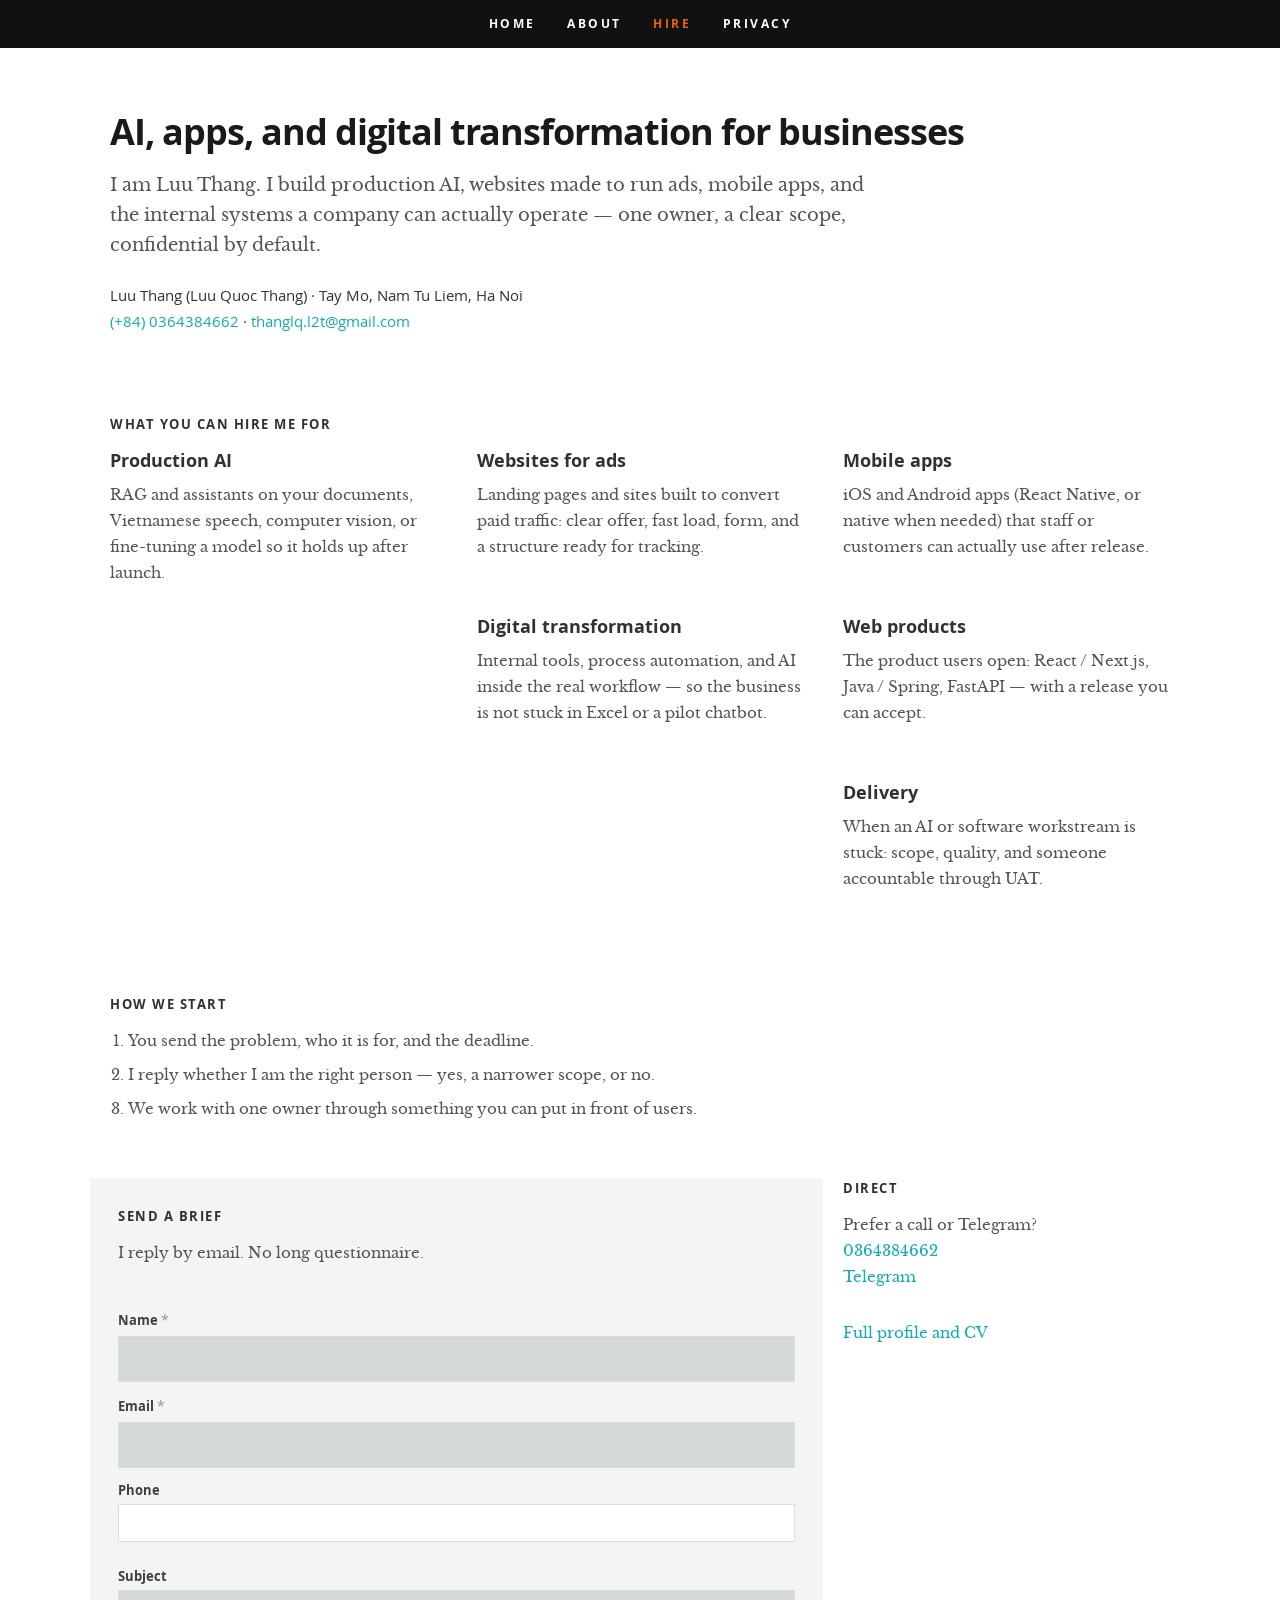
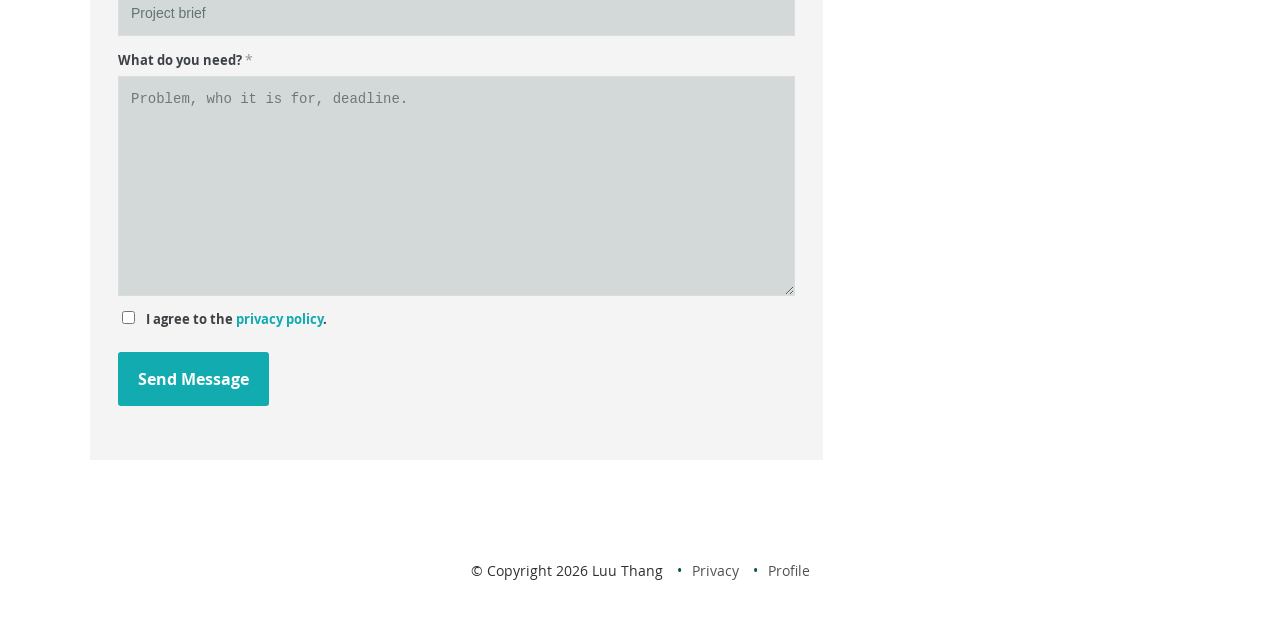
==== commit 6d136b97: "Add ads websites, mobile apps, and business digital transformation to the offer. The hire page and W" ====
--- a/hire.html
+++ b/hire.html
@@ -2,15 +2,15 @@
 <html lang="en">
 <head>
    <meta charset="utf-8">
-   <title>Hire Luu Thang | Senior AI Engineer in Ha Noi</title>
-   <meta name="description" content="Hire Luu Thang in Ha Noi for production AI, web products, and delivery. Senior AI Engineer and Project Manager. Send a short brief — name, email, deadline.">
+   <title>Hire Luu Thang | AI, ads websites, mobile apps, digital transformation</title>
+   <meta name="description" content="Hire Luu Thang in Ha Noi for production AI, websites that run ads, mobile apps, and digital transformation for businesses. Send a short brief.">
    <meta name="robots" content="index, follow">
    <meta name="viewport" content="width=device-width, initial-scale=1, maximum-scale=1">
    <link rel="canonical" href="https://luuquocthang.github.io/hire.html">
    <meta property="og:type" content="website">
    <meta property="og:url" content="https://luuquocthang.github.io/hire.html">
-   <meta property="og:title" content="Hire Luu Thang | Senior AI Engineer in Ha Noi">
-   <meta property="og:description" content="Production AI, web products, and accountable delivery. One senior owner from brief to something users can use.">
+   <meta property="og:title" content="Hire Luu Thang | AI, ads websites, mobile apps">
+   <meta property="og:description" content="Production AI, websites built to run ads, mobile apps, and digital transformation for businesses in Ha Noi.">
    <meta property="og:image" content="https://luuquocthang.github.io/images/og-image.jpg">
    <meta name="twitter:card" content="summary_large_image">
    <link rel="stylesheet" href="css/default.css">
@@ -21,7 +21,7 @@
    {
       "@context": "https://schema.org",
       "@type": "ProfessionalService",
-      "name": "Luu Thang — Independent AI & delivery",
+      "name": "Luu Thang — AI, digital products, and delivery",
       "url": "https://luuquocthang.github.io/hire.html",
       "image": "https://luuquocthang.github.io/images/profilepic.JPG",
       "telephone": "+84-36-438-4662",
@@ -34,7 +34,7 @@
       },
       "areaServed": ["VN", "Worldwide"],
       "founder": { "@id": "https://luuquocthang.github.io/#person" },
-      "description": "Independent senior AI engineering and project delivery in Ha Noi: RAG, speech, computer vision, and web products around the model."
+      "description": "Independent work in Ha Noi: production AI, advertising websites, mobile apps, and digital transformation for businesses."
    }
    </script>
 </head>
@@ -53,10 +53,10 @@
    <div class="hire-hero">
       <div class="row">
          <div class="twelve columns">
-            <h1>Hire a Senior AI Engineer in Ha Noi</h1>
+            <h1>AI, apps, and digital transformation for businesses</h1>
             <p class="lede">
-               I am Luu Thang. I take AI and software from a brief to something a customer can use —
-               not a demo that dies in a slide. One owner, a clear scope, confidential by default.
+               I am Luu Thang. I build production AI, websites made to run ads, mobile apps, and the internal
+               systems a company can actually operate — one owner, a clear scope, confidential by default.
             </p>
             <p class="hire-identity">
                Luu Thang (Luu Quoc Thang) · Tay Mo, Nam Tu Liem, Ha Noi<br>
@@ -76,8 +76,20 @@
          <p>RAG and assistants on your documents, Vietnamese speech, computer vision, or fine-tuning a model so it holds up after launch.</p>
       </div>
       <div class="four columns hire-card">
+         <h3>Websites for ads</h3>
+         <p>Landing pages and sites built to convert paid traffic: clear offer, fast load, form, and a structure ready for tracking.</p>
+      </div>
+      <div class="four columns hire-card">
+         <h3>Mobile apps</h3>
+         <p>iOS and Android apps (React Native, or native when needed) that staff or customers can actually use after release.</p>
+      </div>
+      <div class="four columns hire-card">
+         <h3>Digital transformation</h3>
+         <p>Internal tools, process automation, and AI inside the real workflow — so the business is not stuck in Excel or a pilot chatbot.</p>
+      </div>
+      <div class="four columns hire-card">
          <h3>Web products</h3>
-         <p>The product users open: React / Next.js, Java / Spring, FastAPI — with a release you can accept. Not empty brochure sites.</p>
+         <p>The product users open: React / Next.js, Java / Spring, FastAPI — with a release you can accept.</p>
       </div>
       <div class="four columns hire-card">
          <h3>Delivery</h3>
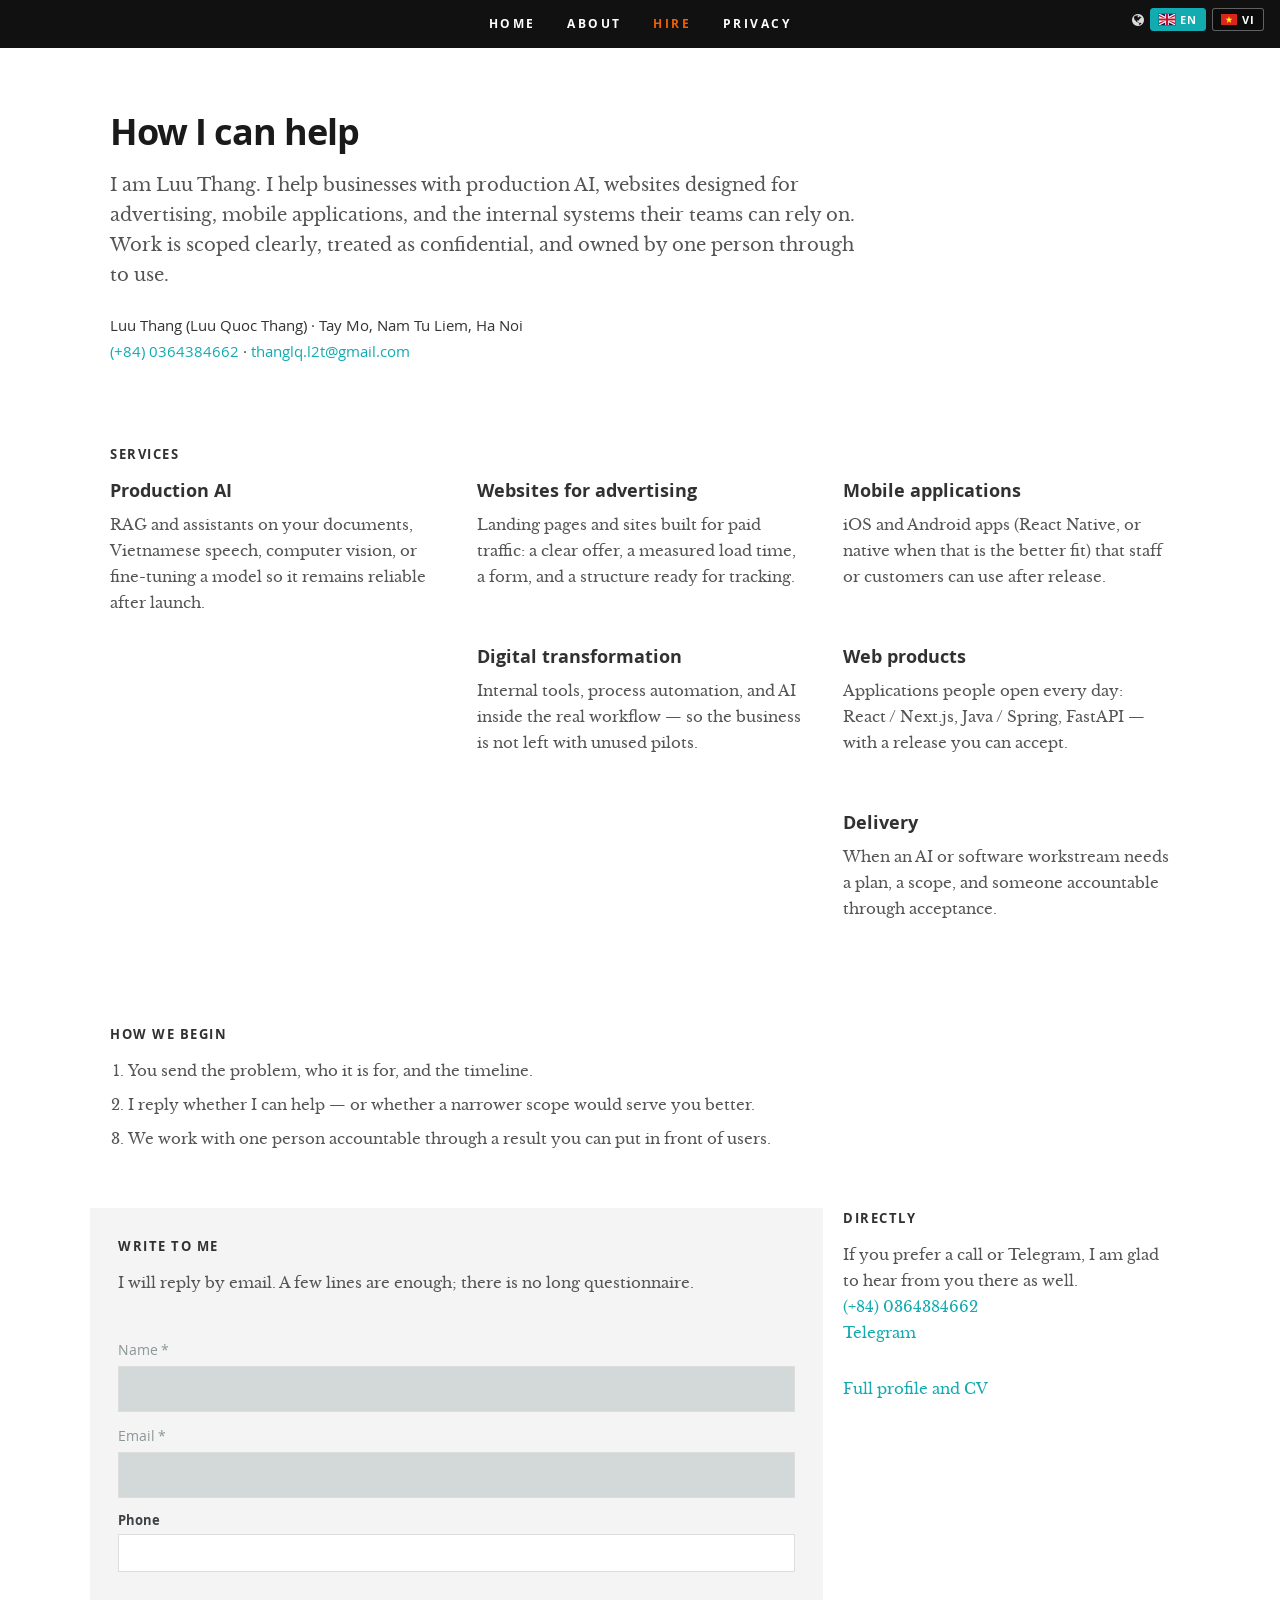
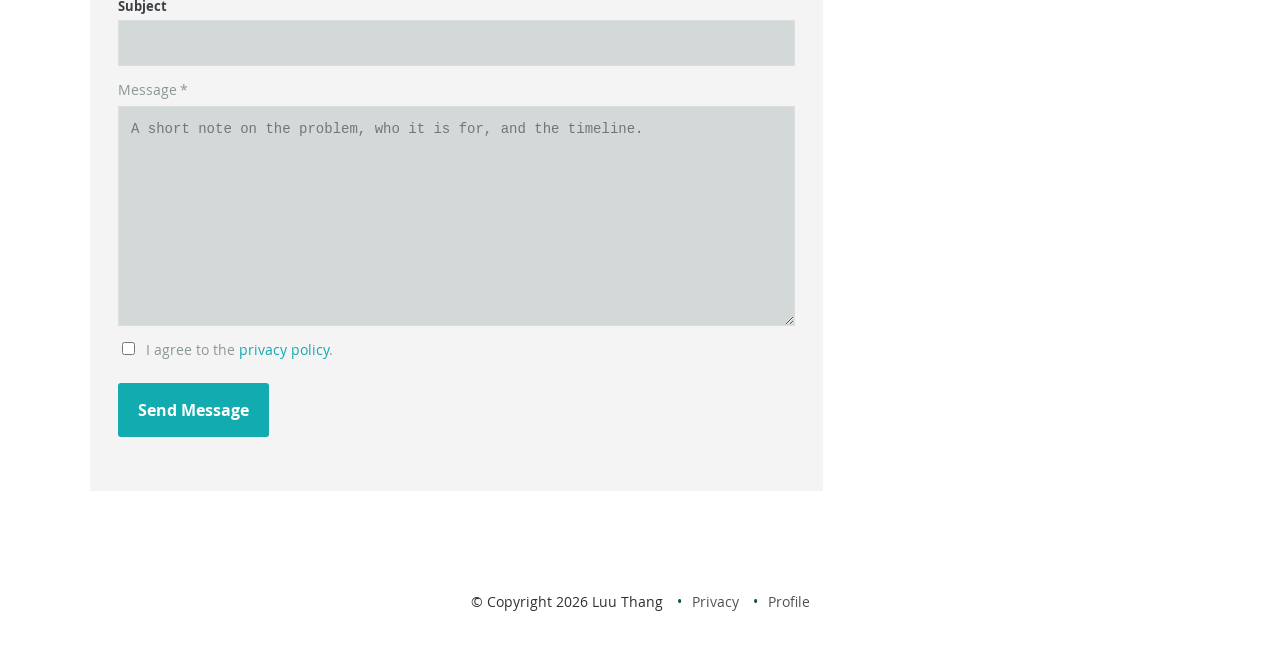
==== commit 68b9a089: "Add English/Vietnamese language files and a flag switcher. Keep the site bilingual without duplicati" ====
--- a/hire.html
+++ b/hire.html
@@ -1,16 +1,16 @@
 <!DOCTYPE html>
-<html lang="en">
+<html lang="en" data-page="hire">
 <head>
    <meta charset="utf-8">
-   <title>Hire Luu Thang | AI, ads websites, mobile apps, digital transformation</title>
-   <meta name="description" content="Hire Luu Thang in Ha Noi for production AI, websites that run ads, mobile apps, and digital transformation for businesses. Send a short brief.">
+   <title>Work with Luu Thang | AI, applications, and digital transformation</title>
+   <meta name="description" content="Luu Thang in Ha Noi: production AI, websites for advertising, mobile applications, and digital transformation for businesses. A short note is welcome.">
    <meta name="robots" content="index, follow">
    <meta name="viewport" content="width=device-width, initial-scale=1, maximum-scale=1">
    <link rel="canonical" href="https://luuquocthang.github.io/hire.html">
    <meta property="og:type" content="website">
    <meta property="og:url" content="https://luuquocthang.github.io/hire.html">
-   <meta property="og:title" content="Hire Luu Thang | AI, ads websites, mobile apps">
-   <meta property="og:description" content="Production AI, websites built to run ads, mobile apps, and digital transformation for businesses in Ha Noi.">
+   <meta property="og:title" content="Work with Luu Thang | AI, applications, digital transformation">
+   <meta property="og:description" content="Production AI, websites for advertising, mobile applications, and digital transformation for businesses in Ha Noi.">
    <meta property="og:image" content="https://luuquocthang.github.io/images/og-image.jpg">
    <meta name="twitter:card" content="summary_large_image">
    <link rel="stylesheet" href="css/default.css">
@@ -40,26 +40,38 @@
 </head>
 <body class="subpage">
    <nav id="nav-wrap" class="opaque">
-      <a class="mobile-btn" href="#nav-wrap" title="Show navigation">Show navigation</a>
-      <a class="mobile-btn" href="#" title="Hide navigation">Hide navigation</a>
+      <a class="mobile-btn" href="#nav-wrap" title="Show navigation" data-i18n-title="nav.show">Show navigation</a>
+      <a class="mobile-btn" href="#" title="Hide navigation" data-i18n-title="nav.hide">Hide navigation</a>
       <ul id="nav" class="nav">
-         <li><a href="index.html">Home</a></li>
-         <li><a href="index.html#about">About</a></li>
-         <li class="current"><a href="hire.html">Hire</a></li>
-         <li><a href="privacy.html">Privacy</a></li>
+         <li><a href="index.html" data-i18n="nav.home">Home</a></li>
+         <li><a href="index.html#about" data-i18n="nav.about">About</a></li>
+         <li class="current"><a href="hire.html" data-i18n="nav.hire">Hire</a></li>
+         <li><a href="privacy.html" data-i18n="nav.privacy">Privacy</a></li>
       </ul>
    </nav>
+   <div class="lang-switch" role="group" aria-label="Language" data-i18n-aria="nav.lang">
+      <i class="fa fa-globe" aria-hidden="true"></i>
+      <button type="button" data-set-lang="en" title="English" aria-label="English" data-i18n-title="nav.en" data-i18n-aria="nav.en">
+         <span class="lang-flag lang-flag-en" aria-hidden="true"></span>
+         <span>EN</span>
+      </button>
+      <button type="button" data-set-lang="vi" title="Tiếng Việt" aria-label="Tiếng Việt" data-i18n-title="nav.vi" data-i18n-aria="nav.vi">
+         <span class="lang-flag lang-flag-vi" aria-hidden="true"></span>
+         <span>VI</span>
+      </button>
+   </div>
 
    <div class="hire-hero">
       <div class="row">
          <div class="twelve columns">
-            <h1>AI, apps, and digital transformation for businesses</h1>
-            <p class="lede">
-               I am Luu Thang. I build production AI, websites made to run ads, mobile apps, and the internal
-               systems a company can actually operate — one owner, a clear scope, confidential by default.
+            <h1 data-i18n="hire.h1">How I can help</h1>
+            <p class="lede" data-i18n="hire.lede">
+               I am Luu Thang. I help businesses with production AI, websites designed for advertising,
+               mobile applications, and the internal systems their teams can rely on. Work is scoped clearly,
+               treated as confidential, and owned by one person through to use.
             </p>
             <p class="hire-identity">
-               Luu Thang (Luu Quoc Thang) · Tay Mo, Nam Tu Liem, Ha Noi<br>
+               Luu Thang (Luu Quoc Thang) · <span data-i18n="about.address">Tay Mo, Nam Tu Liem, Ha Noi</span><br>
                <a href="tel:+84364384662">(+84) 0364384662</a> ·
                <a href="mailto:thanglq.l2t@gmail.com">thanglq.l2t@gmail.com</a>
             </p>
@@ -69,99 +81,99 @@
 
    <div class="row hire-block">
       <div class="twelve columns">
-         <h2>What you can hire me for</h2>
+         <h2 data-i18n="hire.services">Services</h2>
       </div>
       <div class="four columns hire-card">
-         <h3>Production AI</h3>
-         <p>RAG and assistants on your documents, Vietnamese speech, computer vision, or fine-tuning a model so it holds up after launch.</p>
+         <h3 data-i18n="work.aiTitle">Production AI</h3>
+         <p data-i18n="hire.aiBody">RAG and assistants on your documents, Vietnamese speech, computer vision, or fine-tuning a model so it remains reliable after launch.</p>
       </div>
       <div class="four columns hire-card">
-         <h3>Websites for ads</h3>
-         <p>Landing pages and sites built to convert paid traffic: clear offer, fast load, form, and a structure ready for tracking.</p>
+         <h3 data-i18n="work.adsTitle">Websites for advertising</h3>
+         <p data-i18n="hire.adsBody">Landing pages and sites built for paid traffic: a clear offer, a measured load time, a form, and a structure ready for tracking.</p>
       </div>
       <div class="four columns hire-card">
-         <h3>Mobile apps</h3>
-         <p>iOS and Android apps (React Native, or native when needed) that staff or customers can actually use after release.</p>
+         <h3 data-i18n="work.mobileTitle">Mobile applications</h3>
+         <p data-i18n="hire.mobileBody">iOS and Android apps (React Native, or native when that is the better fit) that staff or customers can use after release.</p>
       </div>
       <div class="four columns hire-card">
-         <h3>Digital transformation</h3>
-         <p>Internal tools, process automation, and AI inside the real workflow — so the business is not stuck in Excel or a pilot chatbot.</p>
+         <h3 data-i18n="work.dxTitle">Digital transformation</h3>
+         <p data-i18n="hire.dxBody">Internal tools, process automation, and AI inside the real workflow — so the business is not left with unused pilots.</p>
       </div>
       <div class="four columns hire-card">
-         <h3>Web products</h3>
-         <p>The product users open: React / Next.js, Java / Spring, FastAPI — with a release you can accept.</p>
+         <h3 data-i18n="work.webTitle">Web products</h3>
+         <p data-i18n="hire.webBody">Applications people open every day: React / Next.js, Java / Spring, FastAPI — with a release you can accept.</p>
       </div>
       <div class="four columns hire-card">
-         <h3>Delivery</h3>
-         <p>When an AI or software workstream is stuck: scope, quality, and someone accountable through UAT.</p>
+         <h3 data-i18n="work.deliveryTitle">Delivery</h3>
+         <p data-i18n="hire.deliveryBody">When an AI or software workstream needs a plan, a scope, and someone accountable through acceptance.</p>
       </div>
    </div>
 
    <div class="row hire-block">
       <div class="twelve columns">
-         <h2>How we start</h2>
+         <h2 data-i18n="hire.howBegin">How we begin</h2>
          <ol class="hire-steps">
-            <li>You send the problem, who it is for, and the deadline.</li>
-            <li>I reply whether I am the right person — yes, a narrower scope, or no.</li>
-            <li>We work with one owner through something you can put in front of users.</li>
+            <li data-i18n="hire.step1">You send the problem, who it is for, and the timeline.</li>
+            <li data-i18n="hire.step2">I reply whether I can help — or whether a narrower scope would serve you better.</li>
+            <li data-i18n="hire.step3">We work with one person accountable through a result you can put in front of users.</li>
          </ol>
       </div>
    </div>
 
    <div class="row hire-block">
       <div class="eight columns hire-form-wrap">
-         <h2>Send a brief</h2>
-         <p>I reply by email. No long questionnaire.</p>
+         <h2 data-i18n="hire.write">Write to me</h2>
+         <p data-i18n="hire.writeIntro">I will reply by email. A few lines are enough; there is no long questionnaire.</p>
          <form action="" method="post" id="contactForm" name="contactForm">
             <fieldset>
                <div>
-                  <label for="contactName">Name <span class="required">*</span></label>
+                  <label for="contactName"><span data-i18n="form.name">Name</span> <span class="required">*</span></label>
                   <input type="text" id="contactName" name="name" required>
                </div>
                <div>
-                  <label for="contactEmail">Email <span class="required">*</span></label>
+                  <label for="contactEmail"><span data-i18n="form.email">Email</span> <span class="required">*</span></label>
                   <input type="email" id="contactEmail" name="email" required>
                </div>
                <div>
-                  <label for="contactPhone">Phone</label>
+                  <label for="contactPhone" data-i18n="form.phone">Phone</label>
                   <input type="tel" id="contactPhone" name="phone">
                </div>
                <div>
-                  <label for="contactSubject">Subject</label>
-                  <input type="text" id="contactSubject" name="subject" value="Project brief">
+                  <label for="contactSubject" data-i18n="form.subject">Subject</label>
+                  <input type="text" id="contactSubject" name="subject">
                </div>
                <div>
-                  <label for="contactMessage">What do you need? <span class="required">*</span></label>
-                  <textarea id="contactMessage" name="message" rows="5" placeholder="Problem, who it is for, deadline." required></textarea>
+                  <label for="contactMessage"><span data-i18n="form.message">Message</span> <span class="required">*</span></label>
+                  <textarea id="contactMessage" name="message" rows="5" placeholder="A short note on the problem, who it is for, and the timeline." data-i18n-placeholder="form.placeholder" required></textarea>
                </div>
                <div class="privacy-check">
                   <label for="contactPrivacy">
                      <input type="checkbox" id="contactPrivacy" name="privacy" required>
-                     I agree to the <a href="privacy.html">privacy policy</a>.
+                     <span data-i18n-html="form.privacy">I agree to the <a href="privacy.html">privacy policy</a>.</span>
                   </label>
                </div>
                <div style="display:none" aria-hidden="true">
                   <input type="checkbox" name="botcheck" tabindex="-1" autocomplete="off">
                </div>
                <div>
-                  <button class="submit">Send Message</button>
+                  <button class="submit" data-i18n="form.send">Send Message</button>
                   <span id="image-loader"><img alt="" src="images/loader.gif"></span>
                </div>
             </fieldset>
          </form>
          <div id="message-warning"></div>
          <div id="message-success">
-            <i class="fa fa-check"></i> Your message was sent. Thank you.
+            <i class="fa fa-check"></i> <span data-i18n="form.success">Thank you. Your message has been sent.</span>
          </div>
       </div>
       <div class="four columns">
-         <h2>Direct</h2>
+         <h2 data-i18n="hire.direct">Directly</h2>
          <p>
-            Prefer a call or Telegram?<br>
-            <a href="tel:+84364384662">0364384662</a><br>
+            <span data-i18n="hire.directIntro">If you prefer a call or Telegram, I am glad to hear from you there as well.</span><br>
+            <a href="tel:+84364384662">(+84) 0364384662</a><br>
             <a href="https://t.me/+84364384662">Telegram</a>
          </p>
-         <p><a href="index.html">Full profile and CV</a></p>
+         <p><a href="index.html" data-i18n="hire.profile">Full profile and CV</a></p>
       </div>
    </div>
 
@@ -170,8 +182,8 @@
          <div class="twelve columns">
             <ul class="copyright">
                <li>&copy; Copyright 2026 Luu Thang</li>
-               <li><a href="privacy.html">Privacy</a></li>
-               <li><a href="index.html">Profile</a></li>
+               <li><a href="privacy.html" data-i18n="footer.privacy">Privacy</a></li>
+               <li><a href="index.html" data-i18n="footer.profile">Profile</a></li>
             </ul>
          </div>
       </div>
@@ -179,6 +191,7 @@
    <script src="https://ajax.googleapis.com/ajax/libs/jquery/1.10.2/jquery.min.js"></script>
    <script>window.jQuery || document.write('<script src="js/jquery-1.10.2.min.js"><\/script>')</script>
    <script src="js/jquery-migrate-1.2.1.min.js"></script>
+   <script src="js/i18n.js"></script>
    <script src="js/init.js"></script>
 </body>
 </html>
--- a/css/layout.css
+++ b/css/layout.css
@@ -52,7 +52,7 @@
    vertical-align: middle;
    margin: 0 auto;
    width: 85%;
-   padding-bottom: 30px;s
+   padding-bottom: 30px;
    text-align: center;
 }
 
@@ -193,6 +193,59 @@
 
 ul#nav li a:active { background-color: transparent !important; }
 ul#nav li.current a { color: #F06000; }
+
+.lang-switch {
+   position: fixed;
+   top: 8px;
+   right: 16px;
+   z-index: 200;
+   display: flex;
+   align-items: center;
+   gap: 6px;
+}
+.lang-switch .fa-globe {
+   color: #fff;
+   font-size: 14px;
+   opacity: 0.85;
+}
+.lang-switch button {
+   display: inline-flex;
+   align-items: center;
+   gap: 5px;
+   margin: 0;
+   padding: 5px 8px;
+   background: rgba(0, 0, 0, 0.28);
+   border: 1px solid rgba(255, 255, 255, 0.35);
+   color: #fff;
+   font: 11px/1 'opensans-bold', sans-serif;
+   letter-spacing: 1px;
+   text-transform: uppercase;
+   border-radius: 3px;
+   cursor: pointer;
+}
+.lang-switch button:hover {
+   border-color: #11ABB0;
+   color: #fff;
+}
+.lang-switch button.is-active {
+   background: #11ABB0;
+   border-color: #11ABB0;
+}
+.lang-flag {
+   width: 16px;
+   height: 11px;
+   display: inline-block;
+   background-size: cover;
+   background-repeat: no-repeat;
+   background-position: center;
+   box-shadow: 0 0 0 1px rgba(0, 0, 0, 0.2);
+}
+.lang-flag-en {
+   background-image: url("data:image/svg+xml,%3Csvg xmlns='http://www.w3.org/2000/svg' viewBox='0 0 60 30'%3E%3Crect width='60' height='30' fill='%23012169'/%3E%3Cpath d='M0,0 L60,30 M60,0 L0,30' stroke='%23fff' stroke-width='10'/%3E%3Cpath d='M0,0 L60,30 M60,0 L0,30' stroke='%23C8102E' stroke-width='4'/%3E%3Cpath d='M30,0 V30 M0,15 H60' stroke='%23fff' stroke-width='10'/%3E%3Cpath d='M30,0 V30 M0,15 H60' stroke='%23C8102E' stroke-width='6'/%3E%3C/svg%3E");
+}
+.lang-flag-vi {
+   background-image: url("data:image/svg+xml,%3Csvg xmlns='http://www.w3.org/2000/svg' viewBox='0 0 30 20'%3E%3Crect width='30' height='20' fill='%23da251d'/%3E%3Cpolygon fill='%23ff0' points='15,4 16.5,8.6 21.4,8.6 17.5,11.5 18.9,16.2 15,13.4 11.1,16.2 12.5,11.5 8.6,8.6 13.5,8.6'/%3E%3C/svg%3E");
+}
 
 
 /* ------------------------------------------------------------------ */
--- a/css/media-queries.css
+++ b/css/media-queries.css
@@ -108,6 +108,12 @@
       top: 0;
       right: 0;
    }
+   .lang-switch {
+      top: 12px;
+      right: 86px;
+   }
+   .lang-switch .fa-globe { display: none; }
+
    #nav-wrap > a {
 	   width: 48px;
 		height: 48px;
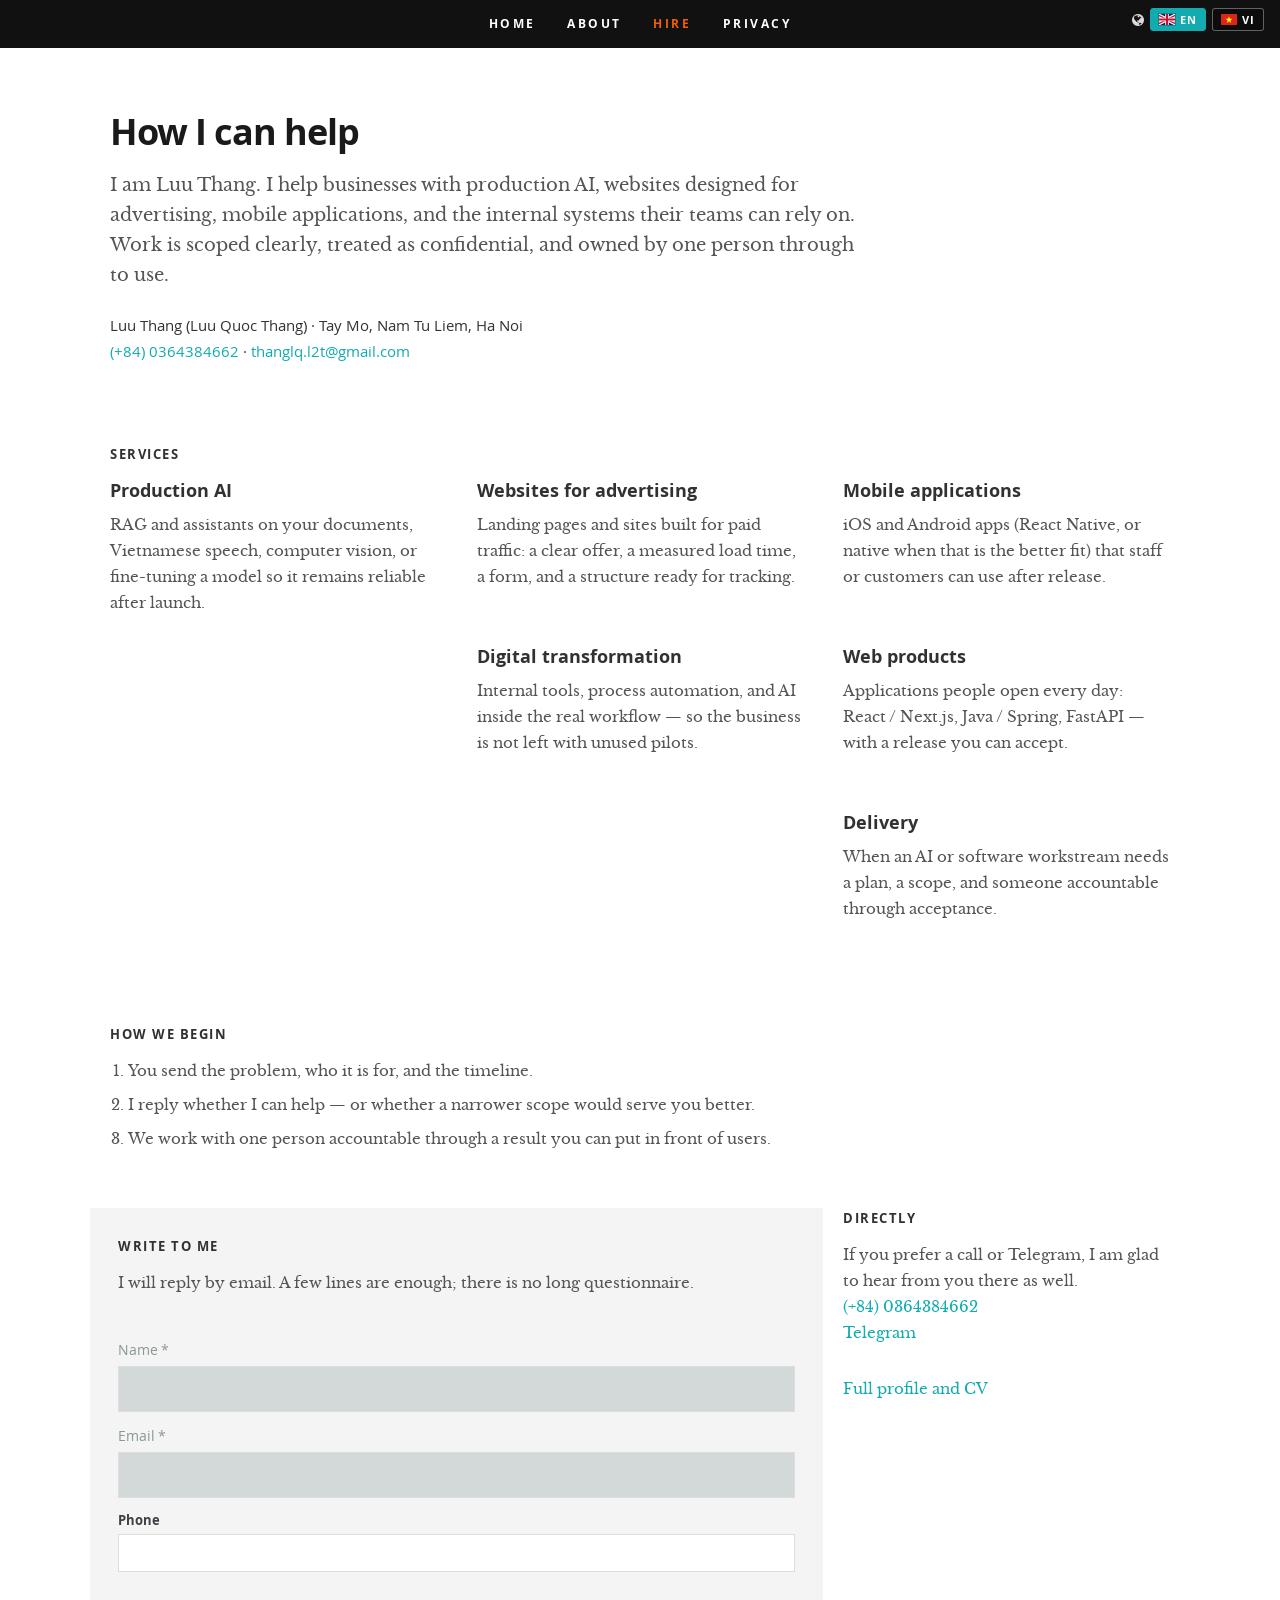
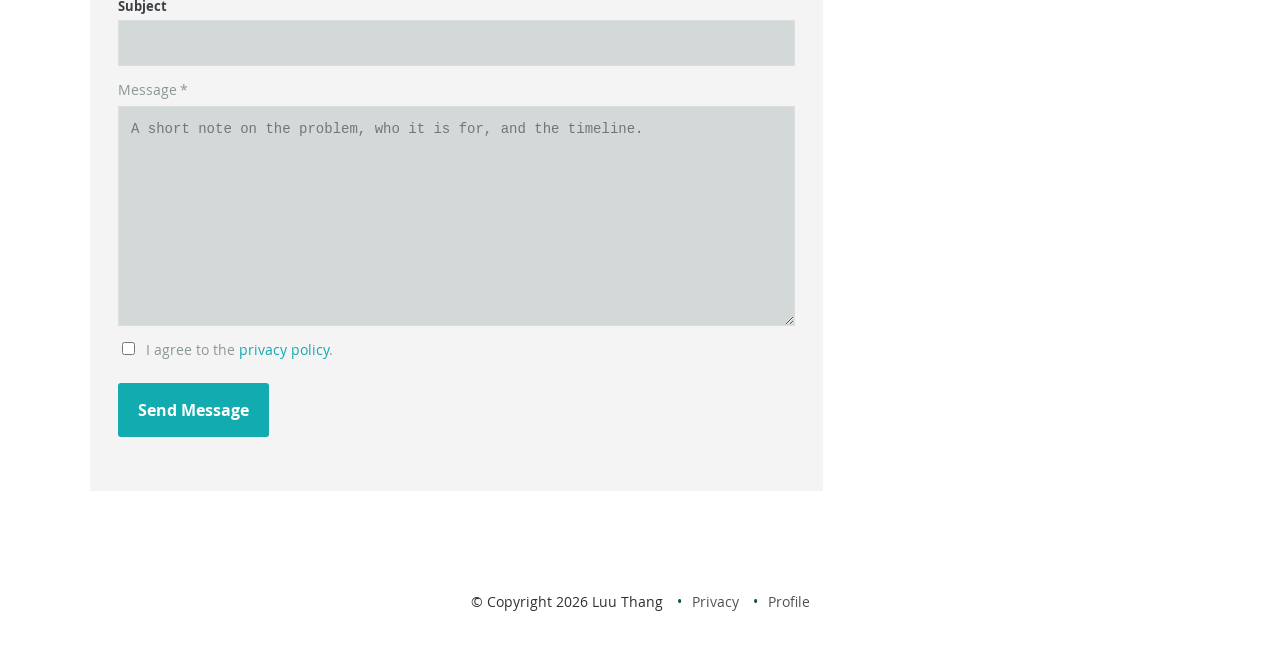
==== commit 45ddde16: "Use Be Vietnam Pro for Vietnamese so accented letters stay full size. The old Open Sans webfonts lac" ====
--- a/hire.html
+++ b/hire.html
@@ -13,9 +13,14 @@
    <meta property="og:description" content="Production AI, websites for advertising, mobile applications, and digital transformation for businesses in Ha Noi.">
    <meta property="og:image" content="https://luuquocthang.github.io/images/og-image.jpg">
    <meta name="twitter:card" content="summary_large_image">
+   <link rel="preconnect" href="https://fonts.googleapis.com">
+   <link rel="preconnect" href="https://fonts.gstatic.com" crossorigin>
+   <link href="https://fonts.googleapis.com/css2?family=Be+Vietnam+Pro:ital,wght@0,300;0,400;0,500;0,600;0,700;1,400;1,600&display=swap" rel="stylesheet">
    <link rel="stylesheet" href="css/default.css">
    <link rel="stylesheet" href="css/layout.css">
    <link rel="stylesheet" href="css/media-queries.css">
+   <link rel="stylesheet" href="css/vietnamese.css">
+   <script>try { if (localStorage.getItem('site-lang') === 'vi') document.documentElement.lang = 'vi'; } catch (e) {}</script>
    <link rel="icon" href="favicon.png">
    <script type="application/ld+json">
    {
--- a/css/vietnamese.css
+++ b/css/vietnamese.css
@@ -0,0 +1,126 @@
+/* Be Vietnam Pro — Vietnamese diacritics stay the same size as the base letter. */
+
+html[lang="vi"],
+html[data-lang="vi"] {
+   font-family: 'Be Vietnam Pro', sans-serif;
+   text-rendering: optimizeLegibility;
+}
+
+html[lang="vi"] body,
+html[data-lang="vi"] body {
+   font-family: 'Be Vietnam Pro', sans-serif;
+   font-size: 16px;
+   line-height: 32px;
+}
+
+html[lang="vi"] h1,
+html[lang="vi"] h2,
+html[lang="vi"] h3,
+html[lang="vi"] h4,
+html[lang="vi"] h5,
+html[lang="vi"] h6,
+html[data-lang="vi"] h1,
+html[data-lang="vi"] h2,
+html[data-lang="vi"] h3,
+html[data-lang="vi"] h4,
+html[data-lang="vi"] h5,
+html[data-lang="vi"] h6 {
+   font-family: 'Be Vietnam Pro', sans-serif !important;
+   font-weight: 700 !important;
+}
+
+html[lang="vi"] p,
+html[lang="vi"] li,
+html[lang="vi"] td,
+html[lang="vi"] .lede,
+html[lang="vi"] .address,
+html[lang="vi"] .info,
+html[lang="vi"] .engagements-lead,
+html[lang="vi"] .credentials-intro,
+html[lang="vi"] .credential-note,
+html[lang="vi"] .hire-card p,
+html[lang="vi"] .hire-identity,
+html[data-lang="vi"] p,
+html[data-lang="vi"] li,
+html[data-lang="vi"] .lede,
+html[data-lang="vi"] .address,
+html[data-lang="vi"] .info,
+html[data-lang="vi"] .engagements-lead,
+html[data-lang="vi"] .credentials-intro,
+html[data-lang="vi"] .credential-note,
+html[data-lang="vi"] .hire-card p,
+html[data-lang="vi"] .hire-identity {
+   font-family: 'Be Vietnam Pro', sans-serif !important;
+   font-weight: 400 !important;
+   line-height: 1.8 !important;
+}
+
+html[lang="vi"] a,
+html[lang="vi"] span,
+html[lang="vi"] em,
+html[lang="vi"] small,
+html[lang="vi"] input,
+html[lang="vi"] textarea,
+html[lang="vi"] .skill-tags span,
+html[data-lang="vi"] a,
+html[data-lang="vi"] span,
+html[data-lang="vi"] em,
+html[data-lang="vi"] small,
+html[data-lang="vi"] input,
+html[data-lang="vi"] textarea,
+html[data-lang="vi"] .skill-tags span {
+   font-family: 'Be Vietnam Pro', sans-serif !important;
+}
+
+html[lang="vi"] em,
+html[data-lang="vi"] em {
+   font-style: italic;
+   font-weight: 400 !important;
+}
+
+html[lang="vi"] #nav a,
+html[lang="vi"] .button,
+html[lang="vi"] button,
+html[lang="vi"] strong,
+html[lang="vi"] b,
+html[lang="vi"] label,
+html[lang="vi"] .lang-switch button,
+html[data-lang="vi"] #nav a,
+html[data-lang="vi"] .button,
+html[data-lang="vi"] button,
+html[data-lang="vi"] strong,
+html[data-lang="vi"] b,
+html[data-lang="vi"] label,
+html[data-lang="vi"] .lang-switch button {
+   font-family: 'Be Vietnam Pro', sans-serif !important;
+   font-weight: 600 !important;
+}
+
+html[lang="vi"] header .banner-text h1,
+html[data-lang="vi"] header .banner-text h1 {
+   font-family: 'Be Vietnam Pro', sans-serif !important;
+   font-weight: 700 !important;
+}
+
+html[lang="vi"] header .banner-text h3,
+html[data-lang="vi"] header .banner-text h3 {
+   font-family: 'Be Vietnam Pro', sans-serif !important;
+   font-weight: 400 !important;
+   line-height: 1.7 !important;
+}
+
+html[lang="vi"] .fa,
+html[lang="vi"] .fa:before,
+html[data-lang="vi"] .fa,
+html[data-lang="vi"] .fa:before {
+   font-family: FontAwesome !important;
+   font-weight: normal !important;
+}
+
+html[lang="vi"] [class^="icon-"]:before,
+html[lang="vi"] [class*=" icon-"]:before,
+html[data-lang="vi"] [class^="icon-"]:before,
+html[data-lang="vi"] [class*=" icon-"]:before {
+   font-family: fontello !important;
+   font-weight: normal !important;
+}
